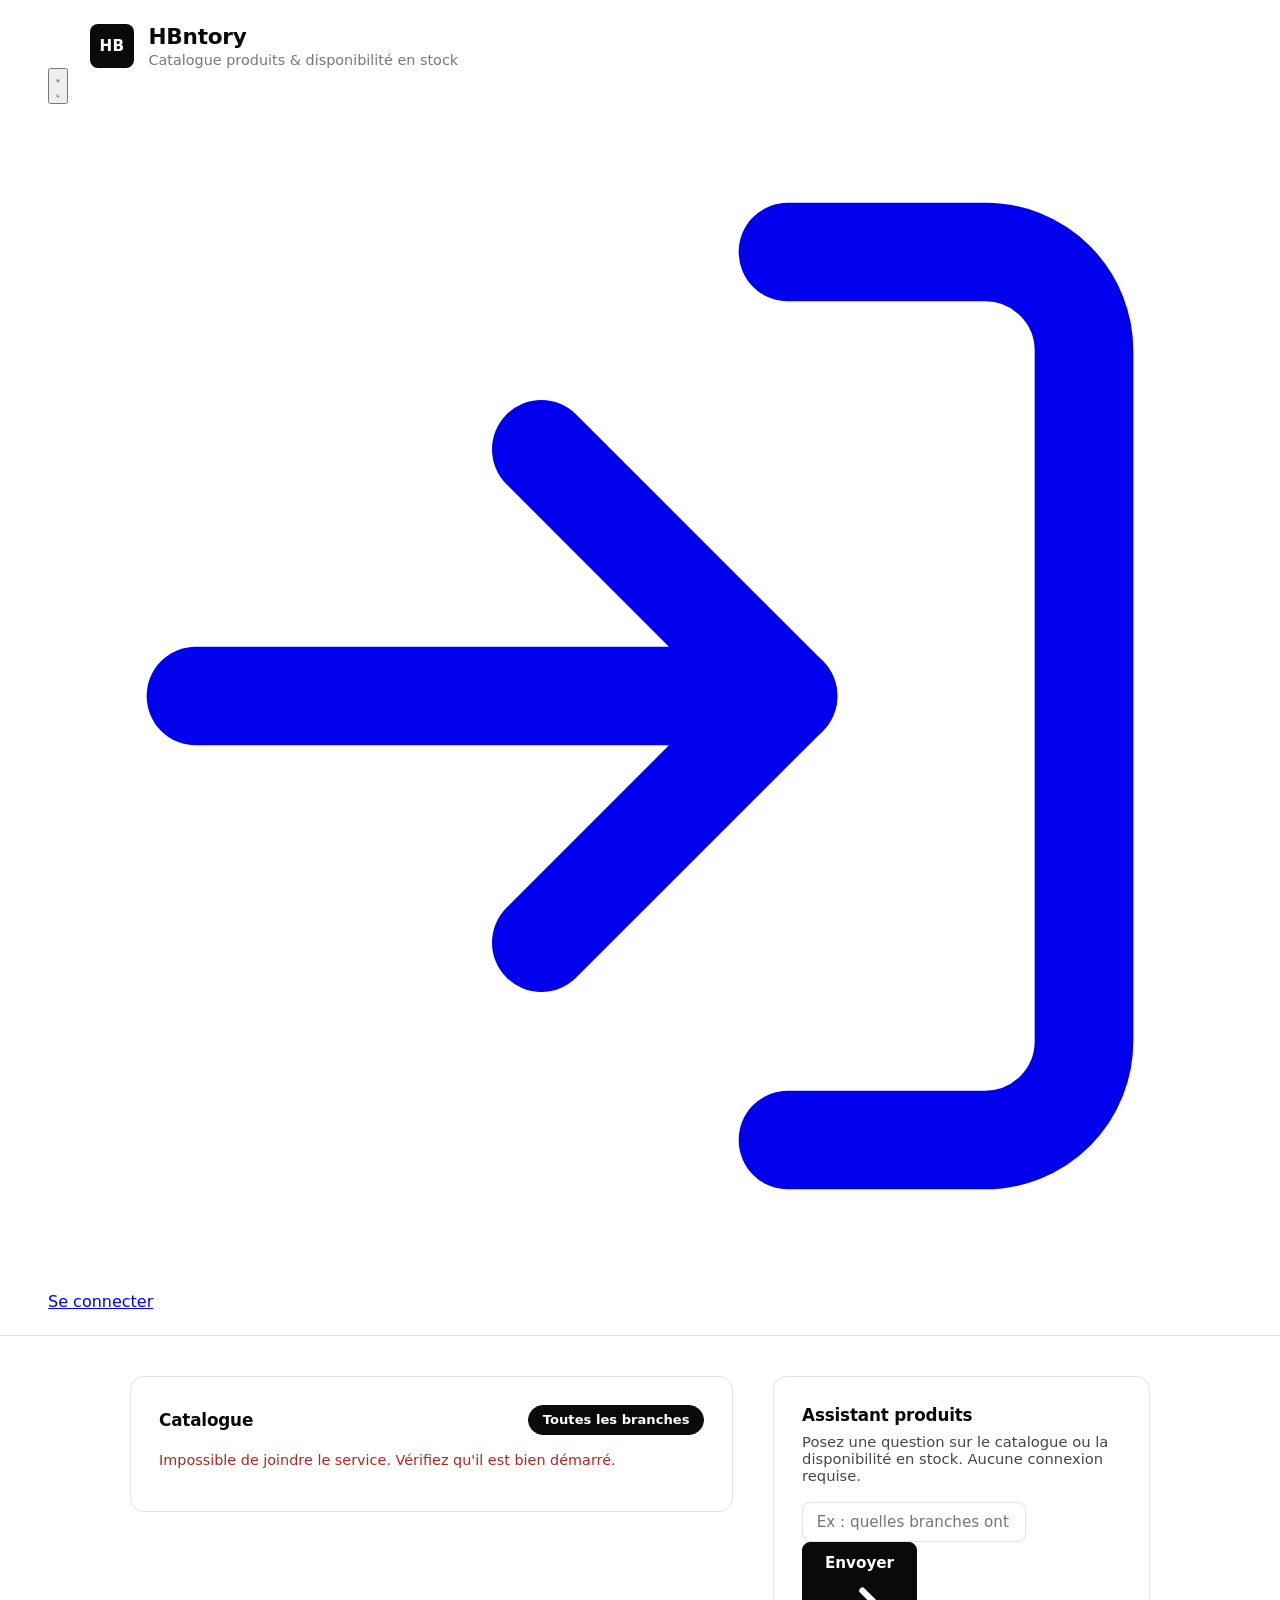
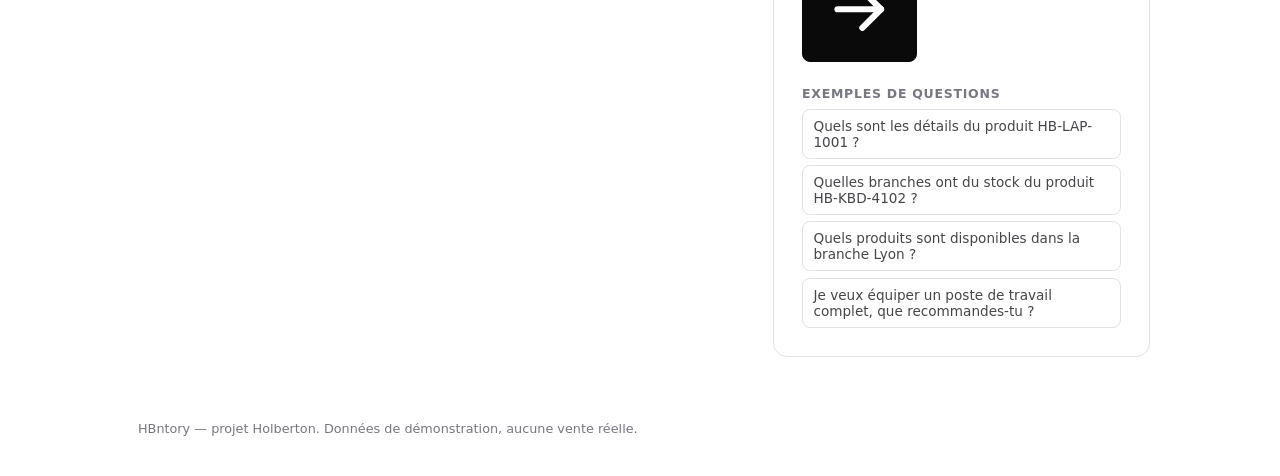
==== client_web/index.html @ b52307c1 "feat: implement theme toggle functionality and enhance UI elements for better user experience" ====
<!doctype html>
<html lang="fr">
<head>
  <meta charset="utf-8">
  <meta name="viewport" content="width=device-width, initial-scale=1">
  <title>HBntory — Catalogue &amp; assistant</title>
  <link rel="stylesheet" href="style.css">
</head>
<body>
  <header class="site-header">
    <div class="header-inner">
      <div class="brand">
        <span class="brand-mark" aria-hidden="true">HB</span>
        <div class="brand-text">
          <h1>HBntory</h1>
          <p class="tagline">Catalogue produits &amp; disponibilité en stock</p>
        </div>
      </div>

      <div class="header-actions">
        <button type="button" id="theme-toggle" class="icon-btn" aria-label="Changer de thème">
          <svg class="icon-sun" viewBox="0 0 24 24" fill="none" stroke="currentColor" stroke-width="2" stroke-linecap="round">
            <circle cx="12" cy="12" r="4"/>
            <path d="M12 2v2M12 20v2M4.9 4.9l1.4 1.4M17.7 17.7l1.4 1.4M2 12h2M20 12h2M4.9 19.1l1.4-1.4M17.7 6.3l1.4-1.4"/>
          </svg>
          <svg class="icon-moon" viewBox="0 0 24 24" fill="none" stroke="currentColor" stroke-width="2" stroke-linecap="round" stroke-linejoin="round">
            <path d="M20 14.5A8.5 8.5 0 1 1 9.5 4a7 7 0 0 0 10.5 10.5Z"/>
          </svg>
        </button>

        <a id="login-link" class="btn-login" href="#" target="_blank" rel="noopener">
          <svg viewBox="0 0 24 24" fill="none" stroke="currentColor" stroke-width="2" stroke-linecap="round" stroke-linejoin="round" aria-hidden="true">
            <path d="M15 3h4a2 2 0 0 1 2 2v14a2 2 0 0 1-2 2h-4"/>
            <path d="M10 17l5-5-5-5"/>
            <path d="M15 12H3"/>
          </svg>
          Se connecter
        </a>
      </div>
    </div>
  </header>

  <main>
    <section class="panel catalog" aria-labelledby="catalog-heading">
      <div class="panel-head">
        <h2 id="catalog-heading">Catalogue</h2>
        <div id="branch-filter" class="branch-filter" role="tablist" aria-label="Filtrer par branche">
          <button type="button" class="filter-btn active" data-branch="all" role="tab" aria-selected="true">
            Toutes les branches
          </button>
        </div>
      </div>

      <p id="catalog-status" class="status">
        <span class="status-dots" aria-hidden="true"><i></i><i></i><i></i></span>
        Chargement du catalogue…
      </p>
      <div id="catalog-grid" class="catalog-grid hidden"></div>
    </section>

    <section class="panel assistant" aria-labelledby="assistant-heading">
      <h2 id="assistant-heading">Assistant produits</h2>
      <p class="assistant-intro">
        Posez une question sur le catalogue ou la disponibilité en stock.
        Aucune connexion requise.
      </p>

      <form id="ask-form">
        <label for="question">Votre question</label>
        <div class="input-row">
          <input
            type="text"
            id="question"
            name="question"
            placeholder="Ex : quelles branches ont du stock du produit HB-LAP-1001 ?"
            autocomplete="off"
            required
          >
          <button type="submit" id="submit-btn">
            <span>Envoyer</span>
            <svg viewBox="0 0 24 24" fill="none" stroke="currentColor" stroke-width="2" stroke-linecap="round" stroke-linejoin="round" aria-hidden="true">
              <path d="M5 12h14"/>
              <path d="M13 6l6 6-6 6"/>
            </svg>
          </button>
        </div>
      </form>

      <div id="loading" class="hidden" aria-live="polite">
        <span class="status-dots" aria-hidden="true"><i></i><i></i><i></i></span>
        Recherche en cours…
      </div>
      <div id="error" class="hidden" role="alert"></div>
      <div id="answer" class="hidden" aria-live="polite"></div>

      <div class="examples">
        <h3>Exemples de questions</h3>
        <ul id="example-list">
          <li>Quels sont les détails du produit HB-LAP-1001 ?</li>
          <li>Quelles branches ont du stock du produit HB-KBD-4102 ?</li>
          <li>Quels produits sont disponibles dans la branche Lyon ?</li>
          <li>Je veux équiper un poste de travail complet, que recommandes-tu ?</li>
        </ul>
      </div>
    </section>
  </main>

  <footer class="site-footer">
    <p>HBntory — projet Holberton. Données de démonstration, aucune vente réelle.</p>
  </footer>

  <script src="app.js"></script>
</body>
</html>
---- client_web/style.css ----
:root {
  --bg: #ffffff;
  --surface: #ffffff;
  --surface-sunken: #f7f7f7;
  --ink: #0a0a0a;
  --ink-soft: #45464a;
  --muted: #767781;
  --border: #e2e2e6;
  --border-strong: #0a0a0a;
  --accent: #0a0a0a;
  --accent-contrast: #ffffff;
  --danger: #b3261e;
  --danger-bg: #fdecea;
  --radius: 14px;
  --radius-sm: 8px;
  --shadow: 0 1px 2px rgba(10, 10, 10, 0.04), 0 8px 24px rgba(10, 10, 10, 0.06);
}

:root[data-theme="dark"] {
  --bg: #0a0a0a;
  --surface: #141416;
  --surface-sunken: #1b1b1e;
  --ink: #f5f5f6;
  --ink-soft: #cfcfd2;
  --muted: #93939c;
  --border: #2a2a2e;
  --border-strong: #f5f5f6;
  --accent: #f5f5f6;
  --accent-contrast: #0a0a0a;
  --danger: #ff8a80;
  --danger-bg: #3a1614;
  --shadow: 0 1px 2px rgba(0, 0, 0, 0.3), 0 12px 32px rgba(0, 0, 0, 0.35);
}

@media (prefers-color-scheme: dark) {
  :root:not([data-theme="light"]) {
    --bg: #0a0a0a;
    --surface: #141416;
    --surface-sunken: #1b1b1e;
    --ink: #f5f5f6;
    --ink-soft: #cfcfd2;
    --muted: #93939c;
    --border: #2a2a2e;
    --border-strong: #f5f5f6;
    --accent: #f5f5f6;
    --accent-contrast: #0a0a0a;
    --danger: #ff8a80;
    --danger-bg: #3a1614;
    --shadow: 0 1px 2px rgba(0, 0, 0, 0.3), 0 12px 32px rgba(0, 0, 0, 0.35);
  }
}

* { box-sizing: border-box; }

html, body {
  height: 100%;
}

body {
  margin: 0;
  font-family: "Inter", system-ui, -apple-system, "Segoe UI", sans-serif;
  color: var(--ink);
  background: var(--bg);
  -webkit-font-smoothing: antialiased;
  transition: background-color 0.2s ease, color 0.2s ease;
}

.hidden { display: none !important; }

/* ---------------------------------------------------------------------
   Header
   ------------------------------------------------------------------- */

.site-header {
  border-bottom: 1px solid var(--border);
  padding: 1.5rem clamp(1.25rem, 4vw, 3rem);
}

.brand {
  display: flex;
  align-items: center;
  gap: 0.9rem;
  max-width: 1100px;
  margin: 0 auto;
}

.brand-mark {
  display: grid;
  place-items: center;
  width: 2.75rem;
  height: 2.75rem;
  flex: none;
  background: var(--accent);
  color: var(--accent-contrast);
  font-weight: 700;
  letter-spacing: 0.03em;
  border-radius: var(--radius-sm);
  font-size: 0.95rem;
}

.brand-text h1 {
  margin: 0;
  font-size: 1.35rem;
  font-weight: 700;
  letter-spacing: -0.01em;
}

.tagline {
  margin: 0.15rem 0 0;
  color: var(--muted);
  font-size: 0.9rem;
}

/* ---------------------------------------------------------------------
   Layout
   ------------------------------------------------------------------- */

main {
  max-width: 1100px;
  margin: 0 auto;
  padding: clamp(1.25rem, 4vw, 2.5rem);
  display: grid;
  gap: clamp(1.5rem, 4vw, 2.5rem);
}

@media (min-width: 960px) {
  main {
    grid-template-columns: 1.6fr 1fr;
    align-items: start;
  }
}

.panel {
  background: var(--surface);
  border: 1px solid var(--border);
  border-radius: var(--radius);
  padding: clamp(1.1rem, 2.5vw, 1.75rem);
}

.panel h2 {
  margin: 0;
  font-size: 1.05rem;
  font-weight: 700;
  letter-spacing: -0.01em;
}

/* ---------------------------------------------------------------------
   Catalog
   ------------------------------------------------------------------- */

.panel-head {
  display: flex;
  flex-wrap: wrap;
  align-items: center;
  justify-content: space-between;
  gap: 0.75rem;
  margin-bottom: 1.1rem;
}

.branch-filter {
  display: flex;
  flex-wrap: wrap;
  gap: 0.4rem;
}

.filter-btn {
  font: inherit;
  font-size: 0.82rem;
  font-weight: 600;
  padding: 0.4rem 0.85rem;
  border-radius: 999px;
  border: 1px solid var(--border-strong);
  background: transparent;
  color: var(--ink);
  cursor: pointer;
  transition: background-color 0.15s ease, color 0.15s ease;
}

.filter-btn:hover { background: var(--surface-sunken); }

.filter-btn.active {
  background: var(--accent);
  color: var(--accent-contrast);
  border-color: var(--accent);
}

.status {
  color: var(--muted);
  font-size: 0.9rem;
}

.status.is-error { color: var(--danger); }

.catalog-grid {
  display: grid;
  grid-template-columns: repeat(auto-fill, minmax(200px, 1fr));
  gap: 0.9rem;
}

.product-card {
  text-align: left;
  font: inherit;
  color: inherit;
  background: var(--surface-sunken);
  border: 1px solid var(--border);
  border-radius: var(--radius-sm);
  padding: 1rem;
  cursor: pointer;
  display: flex;
  flex-direction: column;
  gap: 0.5rem;
  transition: transform 0.15s ease, box-shadow 0.15s ease, border-color 0.15s ease;
}

.product-card:hover,
.product-card:focus-visible {
  transform: translateY(-2px);
  box-shadow: var(--shadow);
  border-color: var(--border-strong);
  outline: none;
}

.product-card .category {
  font-size: 0.7rem;
  font-weight: 700;
  text-transform: uppercase;
  letter-spacing: 0.06em;
  color: var(--muted);
}

.product-card .name {
  font-size: 0.98rem;
  font-weight: 600;
  line-height: 1.3;
}

.product-card .sku {
  font-size: 0.78rem;
  color: var(--muted);
  font-variant-numeric: tabular-nums;
}

.product-card .card-footer {
  margin-top: auto;
  display: flex;
  align-items: center;
  justify-content: space-between;
  gap: 0.5rem;
  padding-top: 0.4rem;
  border-top: 1px solid var(--border);
}

.product-card .price {
  font-weight: 700;
  font-size: 0.95rem;
}

.stock-badges {
  display: flex;
  flex-wrap: wrap;
  gap: 0.3rem;
  justify-content: flex-end;
}

.stock-badge {
  font-size: 0.72rem;
  font-weight: 600;
  padding: 0.15rem 0.5rem;
  border-radius: 999px;
  border: 1px solid var(--border-strong);
  white-space: nowrap;
}

/* ---------------------------------------------------------------------
   Assistant
   ------------------------------------------------------------------- */

.assistant-intro {
  color: var(--ink-soft);
  font-size: 0.92rem;
  margin: 0.5rem 0 1.1rem;
}

#ask-form {
  display: flex;
  gap: 0.5rem;
  margin-bottom: 1rem;
}

label { display: none; }

input {
  flex: 1;
  min-width: 0;
  font: inherit;
  font-size: 0.95rem;
  padding: 0.65rem 0.85rem;
  border: 1px solid var(--border);
  border-radius: var(--radius-sm);
  background: var(--bg);
  color: var(--ink);
}

input:focus {
  outline: none;
  border-color: var(--border-strong);
}

button[type="submit"] {
  font: inherit;
  font-size: 0.95rem;
  font-weight: 600;
  padding: 0.65rem 1.2rem;
  border: 1px solid var(--accent);
  border-radius: var(--radius-sm);
  background: var(--accent);
  color: var(--accent-contrast);
  cursor: pointer;
  transition: opacity 0.15s ease;
}
button[type="submit"]:hover:not(:disabled) { opacity: 0.85; }
button[type="submit"]:disabled { opacity: 0.5; cursor: default; }

#loading { color: var(--muted); font-size: 0.9rem; margin: 0.75rem 0; }

#error {
  color: var(--danger);
  background: var(--danger-bg);
  border: 1px solid var(--danger);
  border-radius: var(--radius-sm);
  padding: 0.75rem 0.9rem;
  margin: 0.75rem 0;
  font-size: 0.9rem;
}

#answer {
  white-space: pre-wrap;
  border: 1px solid var(--border);
  border-radius: var(--radius-sm);
  padding: 1rem;
  margin: 0.75rem 0;
  background: var(--surface-sunken);
  font-size: 0.95rem;
  line-height: 1.5;
}

.examples { margin-top: 1.5rem; }
.examples h3 {
  font-size: 0.78rem;
  font-weight: 700;
  text-transform: uppercase;
  letter-spacing: 0.06em;
  color: var(--muted);
  margin: 0 0 0.5rem;
}
.examples ul {
  list-style: none;
  margin: 0;
  padding: 0;
  display: grid;
  gap: 0.4rem;
}
.examples li {
  font-size: 0.85rem;
  color: var(--ink-soft);
  padding: 0.5rem 0.65rem;
  border: 1px solid var(--border);
  border-radius: var(--radius-sm);
  cursor: pointer;
  transition: background-color 0.15s ease, border-color 0.15s ease;
}
.examples li:hover {
  background: var(--surface-sunken);
  border-color: var(--border-strong);
}

/* ---------------------------------------------------------------------
   Footer
   ------------------------------------------------------------------- */

.site-footer {
  max-width: 1100px;
  margin: 0 auto;
  padding: 1.5rem clamp(1.25rem, 4vw, 3rem) 2.5rem;
  color: var(--muted);
  font-size: 0.8rem;
}
.site-footer p { margin: 0; }
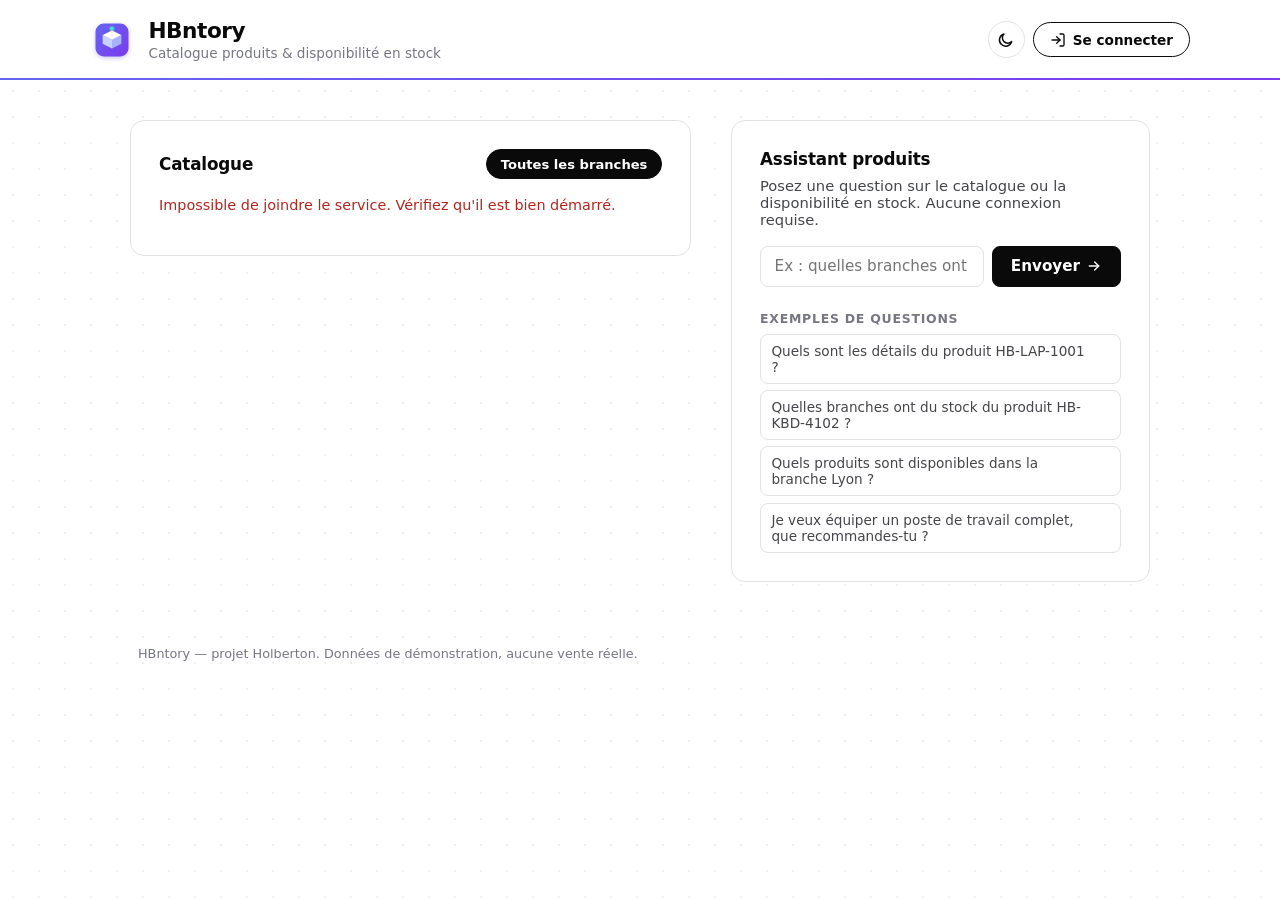
==== commit 4ce63f30: "feat: add logo assets and update brand elements in HTML and CSS for improved UI" ====
--- a/client_web/index.html
+++ b/client_web/index.html
@@ -4,13 +4,14 @@
   <meta charset="utf-8">
   <meta name="viewport" content="width=device-width, initial-scale=1">
   <title>HBntory — Catalogue &amp; assistant</title>
+  <link rel="icon" type="image/svg+xml" href="logo.svg">
   <link rel="stylesheet" href="style.css">
 </head>
 <body>
   <header class="site-header">
     <div class="header-inner">
       <div class="brand">
-        <span class="brand-mark" aria-hidden="true">HB</span>
+        <img class="brand-mark" src="logo.svg" alt="" aria-hidden="true">
         <div class="brand-text">
           <h1>HBntory</h1>
           <p class="tagline">Catalogue produits &amp; disponibilité en stock</p>
--- a/client_web/style.css
+++ b/client_web/style.css
@@ -14,6 +14,20 @@
   --radius: 14px;
   --radius-sm: 8px;
   --shadow: 0 1px 2px rgba(10, 10, 10, 0.04), 0 8px 24px rgba(10, 10, 10, 0.06);
+  --shadow-lift: 0 4px 10px rgba(10, 10, 10, 0.06), 0 16px 40px rgba(10, 10, 10, 0.1);
+  --dot: rgba(10, 10, 10, 0.06);
+  --header-bg: rgba(255, 255, 255, 0.72);
+  --fast: 0.15s ease;
+  --med: 0.25s cubic-bezier(0.16, 1, 0.3, 1);
+
+  /* Brand accents, lifted from the logo (docs/assets/hbntory-logo.svg) —
+     used sparingly against the monochrome UI: primary actions, focus
+     rings, stock-level dots. Absolute values, same in both themes. */
+  --brand-1: #6366f1;
+  --brand-2: #7c3aed;
+  --brand-teal: #2dd4bf;
+  --brand-gradient: linear-gradient(135deg, var(--brand-1), var(--brand-2));
+  --brand-ring: rgba(99, 102, 241, 0.35);
 }
 
 :root[data-theme="dark"] {
@@ -30,6 +44,9 @@
   --danger: #ff8a80;
   --danger-bg: #3a1614;
   --shadow: 0 1px 2px rgba(0, 0, 0, 0.3), 0 12px 32px rgba(0, 0, 0, 0.35);
+  --shadow-lift: 0 6px 16px rgba(0, 0, 0, 0.35), 0 20px 48px rgba(0, 0, 0, 0.4);
+  --dot: rgba(255, 255, 255, 0.07);
+  --header-bg: rgba(10, 10, 10, 0.6);
 }
 
 @media (prefers-color-scheme: dark) {
@@ -47,6 +64,9 @@
     --danger: #ff8a80;
     --danger-bg: #3a1614;
     --shadow: 0 1px 2px rgba(0, 0, 0, 0.3), 0 12px 32px rgba(0, 0, 0, 0.35);
+    --shadow-lift: 0 6px 16px rgba(0, 0, 0, 0.35), 0 20px 48px rgba(0, 0, 0, 0.4);
+    --dot: rgba(255, 255, 255, 0.07);
+    --header-bg: rgba(10, 10, 10, 0.6);
   }
 }
 
@@ -60,56 +80,158 @@
   margin: 0;
   font-family: "Inter", system-ui, -apple-system, "Segoe UI", sans-serif;
   color: var(--ink);
-  background: var(--bg);
+  background:
+    radial-gradient(var(--dot) 1px, transparent 1px)
+    0 0 / 26px 26px fixed,
+    var(--bg);
   -webkit-font-smoothing: antialiased;
-  transition: background-color 0.2s ease, color 0.2s ease;
+  transition: background-color var(--fast), color var(--fast);
 }
 
 .hidden { display: none !important; }
+
+a, button, input, .product-card {
+  font-family: inherit;
+}
+
+a:focus-visible,
+button:focus-visible,
+input:focus-visible,
+.product-card:focus-visible {
+  outline: 2px solid var(--brand-1);
+  outline-offset: 2px;
+}
+
+::selection { background: var(--brand-1); color: #fff; }
 
 /* ---------------------------------------------------------------------
    Header
    ------------------------------------------------------------------- */
 
 .site-header {
+  position: sticky;
+  top: 0;
+  z-index: 10;
   border-bottom: 1px solid var(--border);
-  padding: 1.5rem clamp(1.25rem, 4vw, 3rem);
-}
-
-.brand {
-  display: flex;
-  align-items: center;
-  gap: 0.9rem;
+  padding: 1.1rem clamp(1.25rem, 4vw, 3rem);
+  background: var(--header-bg);
+  backdrop-filter: blur(10px);
+  -webkit-backdrop-filter: blur(10px);
+}
+
+.site-header::after {
+  content: "";
+  position: absolute;
+  left: 0;
+  right: 0;
+  bottom: -1px;
+  height: 2px;
+  background: var(--brand-gradient);
+}
+
+.header-inner {
+  display: flex;
+  align-items: center;
+  justify-content: space-between;
+  gap: 1rem;
   max-width: 1100px;
   margin: 0 auto;
 }
 
+.brand {
+  display: flex;
+  align-items: center;
+  gap: 0.9rem;
+  min-width: 0;
+}
+
 .brand-mark {
-  display: grid;
-  place-items: center;
   width: 2.75rem;
   height: 2.75rem;
   flex: none;
-  background: var(--accent);
-  color: var(--accent-contrast);
-  font-weight: 700;
-  letter-spacing: 0.03em;
-  border-radius: var(--radius-sm);
-  font-size: 0.95rem;
+  display: block;
+  transition: transform var(--fast);
+}
+
+.brand:hover .brand-mark {
+  transform: rotate(-4deg) scale(1.04);
+  filter: drop-shadow(0 6px 14px var(--brand-ring));
 }
 
 .brand-text h1 {
   margin: 0;
   font-size: 1.35rem;
   font-weight: 700;
-  letter-spacing: -0.01em;
+  letter-spacing: -0.02em;
 }
 
 .tagline {
   margin: 0.15rem 0 0;
   color: var(--muted);
-  font-size: 0.9rem;
-}
+  font-size: 0.85rem;
+}
+
+.header-actions {
+  display: flex;
+  align-items: center;
+  gap: 0.5rem;
+  flex: none;
+}
+
+.icon-btn {
+  display: grid;
+  place-items: center;
+  width: 2.3rem;
+  height: 2.3rem;
+  border-radius: 999px;
+  border: 1px solid var(--border);
+  background: transparent;
+  color: var(--ink);
+  cursor: pointer;
+  transition: background-color var(--fast), border-color var(--fast), transform var(--fast);
+}
+
+.icon-btn:hover {
+  background: var(--surface-sunken);
+  border-color: var(--border-strong);
+}
+
+.icon-btn:active { transform: scale(0.92); }
+
+.icon-btn svg { width: 1.1rem; height: 1.1rem; }
+
+.icon-sun { display: none; }
+:root[data-theme="dark"] .icon-sun { display: block; }
+:root[data-theme="dark"] .icon-moon { display: none; }
+
+@media (prefers-color-scheme: dark) {
+  :root:not([data-theme="light"]) .icon-sun { display: block; }
+  :root:not([data-theme="light"]) .icon-moon { display: none; }
+}
+
+.btn-login {
+  display: inline-flex;
+  align-items: center;
+  gap: 0.45rem;
+  font-size: 0.85rem;
+  font-weight: 600;
+  text-decoration: none;
+  color: var(--ink);
+  padding: 0.55rem 1rem;
+  border: 1px solid var(--border-strong);
+  border-radius: 999px;
+  transition: background-color var(--fast), color var(--fast), transform var(--fast);
+  white-space: nowrap;
+}
+
+.btn-login svg { width: 1rem; height: 1rem; }
+
+.btn-login:hover {
+  background: var(--accent);
+  color: var(--accent-contrast);
+}
+
+.btn-login:active { transform: scale(0.97); }
 
 /* ---------------------------------------------------------------------
    Layout
@@ -135,7 +257,10 @@
   border: 1px solid var(--border);
   border-radius: var(--radius);
   padding: clamp(1.1rem, 2.5vw, 1.75rem);
-}
+  animation: fade-in-up var(--med) both;
+}
+
+.assistant { animation-delay: 60ms; }
 
 .panel h2 {
   margin: 0;
@@ -173,10 +298,11 @@
   background: transparent;
   color: var(--ink);
   cursor: pointer;
-  transition: background-color 0.15s ease, color 0.15s ease;
+  transition: background-color var(--fast), color var(--fast), transform var(--fast);
 }
 
 .filter-btn:hover { background: var(--surface-sunken); }
+.filter-btn:active { transform: scale(0.96); }
 
 .filter-btn.active {
   background: var(--accent);
@@ -185,11 +311,31 @@
 }
 
 .status {
+  display: flex;
+  align-items: center;
+  gap: 0.5rem;
   color: var(--muted);
   font-size: 0.9rem;
 }
 
 .status.is-error { color: var(--danger); }
+.status.is-error .status-dots { display: none; }
+
+.status-dots {
+  display: inline-flex;
+  gap: 0.2rem;
+}
+
+.status-dots i {
+  width: 0.35rem;
+  height: 0.35rem;
+  border-radius: 50%;
+  background: currentColor;
+  opacity: 0.3;
+  animation: pulse-dot 1.1s ease-in-out infinite;
+}
+.status-dots i:nth-child(2) { animation-delay: 0.15s; }
+.status-dots i:nth-child(3) { animation-delay: 0.3s; }
 
 .catalog-grid {
   display: grid;
@@ -209,13 +355,15 @@
   display: flex;
   flex-direction: column;
   gap: 0.5rem;
-  transition: transform 0.15s ease, box-shadow 0.15s ease, border-color 0.15s ease;
+  transition: transform var(--fast), box-shadow var(--fast), border-color var(--fast);
+  animation: fade-in-up var(--med) both;
+  animation-delay: calc(var(--i, 0) * 35ms);
 }
 
 .product-card:hover,
 .product-card:focus-visible {
-  transform: translateY(-2px);
-  box-shadow: var(--shadow);
+  transform: translateY(-3px) scale(1.01);
+  box-shadow: var(--shadow-lift);
   border-color: var(--border-strong);
   outline: none;
 }
@@ -263,6 +411,9 @@
 }
 
 .stock-badge {
+  display: inline-flex;
+  align-items: center;
+  gap: 0.3rem;
   font-size: 0.72rem;
   font-weight: 600;
   padding: 0.15rem 0.5rem;
@@ -271,6 +422,18 @@
   white-space: nowrap;
 }
 
+.stock-badge::before {
+  content: "";
+  width: 0.4rem;
+  height: 0.4rem;
+  border-radius: 50%;
+  background: currentColor;
+}
+
+.stock-badge[data-level="high"]::before { opacity: 1; }
+.stock-badge[data-level="medium"]::before { opacity: 0.55; }
+.stock-badge[data-level="low"]::before { opacity: 0.25; }
+
 /* ---------------------------------------------------------------------
    Assistant
    ------------------------------------------------------------------- */
@@ -281,10 +444,11 @@
   margin: 0.5rem 0 1.1rem;
 }
 
-#ask-form {
+#ask-form { margin-bottom: 1rem; }
+
+.input-row {
   display: flex;
   gap: 0.5rem;
-  margin-bottom: 1rem;
 }
 
 label { display: none; }
@@ -299,29 +463,44 @@
   border-radius: var(--radius-sm);
   background: var(--bg);
   color: var(--ink);
+  transition: border-color var(--fast), box-shadow var(--fast);
 }
 
 input:focus {
   outline: none;
   border-color: var(--border-strong);
+  box-shadow: 0 0 0 3px var(--surface-sunken);
 }
 
 button[type="submit"] {
+  display: inline-flex;
+  align-items: center;
+  gap: 0.4rem;
   font: inherit;
   font-size: 0.95rem;
   font-weight: 600;
-  padding: 0.65rem 1.2rem;
+  padding: 0.65rem 1.1rem;
   border: 1px solid var(--accent);
   border-radius: var(--radius-sm);
   background: var(--accent);
   color: var(--accent-contrast);
   cursor: pointer;
-  transition: opacity 0.15s ease;
-}
+  transition: opacity var(--fast), transform var(--fast);
+}
+button[type="submit"] svg { width: 1rem; height: 1rem; transition: transform var(--fast); }
 button[type="submit"]:hover:not(:disabled) { opacity: 0.85; }
+button[type="submit"]:hover:not(:disabled) svg { transform: translateX(2px); }
+button[type="submit"]:active:not(:disabled) { transform: scale(0.97); }
 button[type="submit"]:disabled { opacity: 0.5; cursor: default; }
 
-#loading { color: var(--muted); font-size: 0.9rem; margin: 0.75rem 0; }
+#loading {
+  display: flex;
+  align-items: center;
+  gap: 0.5rem;
+  color: var(--muted);
+  font-size: 0.9rem;
+  margin: 0.75rem 0;
+}
 
 #error {
   color: var(--danger);
@@ -331,6 +510,7 @@
   padding: 0.75rem 0.9rem;
   margin: 0.75rem 0;
   font-size: 0.9rem;
+  animation: fade-in-up var(--med) both;
 }
 
 #answer {
@@ -341,7 +521,8 @@
   margin: 0.75rem 0;
   background: var(--surface-sunken);
   font-size: 0.95rem;
-  line-height: 1.5;
+  line-height: 1.55;
+  animation: fade-in-up var(--med) both;
 }
 
 .examples { margin-top: 1.5rem; }
@@ -361,17 +542,32 @@
   gap: 0.4rem;
 }
 .examples li {
+  display: flex;
+  align-items: center;
+  justify-content: space-between;
+  gap: 0.5rem;
   font-size: 0.85rem;
   color: var(--ink-soft);
   padding: 0.5rem 0.65rem;
   border: 1px solid var(--border);
   border-radius: var(--radius-sm);
   cursor: pointer;
-  transition: background-color 0.15s ease, border-color 0.15s ease;
+  transition: background-color var(--fast), border-color var(--fast), transform var(--fast);
+}
+.examples li::after {
+  content: "→";
+  color: var(--muted);
+  opacity: 0;
+  transform: translateX(-4px);
+  transition: opacity var(--fast), transform var(--fast);
 }
 .examples li:hover {
   background: var(--surface-sunken);
   border-color: var(--border-strong);
+}
+.examples li:hover::after {
+  opacity: 1;
+  transform: translateX(0);
 }
 
 /* ---------------------------------------------------------------------
@@ -386,3 +582,21 @@
   font-size: 0.8rem;
 }
 .site-footer p { margin: 0; }
+
+/* ---------------------------------------------------------------------
+   Motion
+   ------------------------------------------------------------------- */
+
+@keyframes fade-in-up {
+  from { opacity: 0; transform: translateY(8px); }
+  to { opacity: 1; transform: translateY(0); }
+}
+
+@keyframes pulse-dot {
+  0%, 80%, 100% { opacity: 0.25; transform: scale(0.85); }
+  40% { opacity: 1; transform: scale(1); }
+}
+
+@media (prefers-reduced-motion: reduce) {
+  * { animation-duration: 0.001ms !important; animation-iteration-count: 1 !important; }
+}
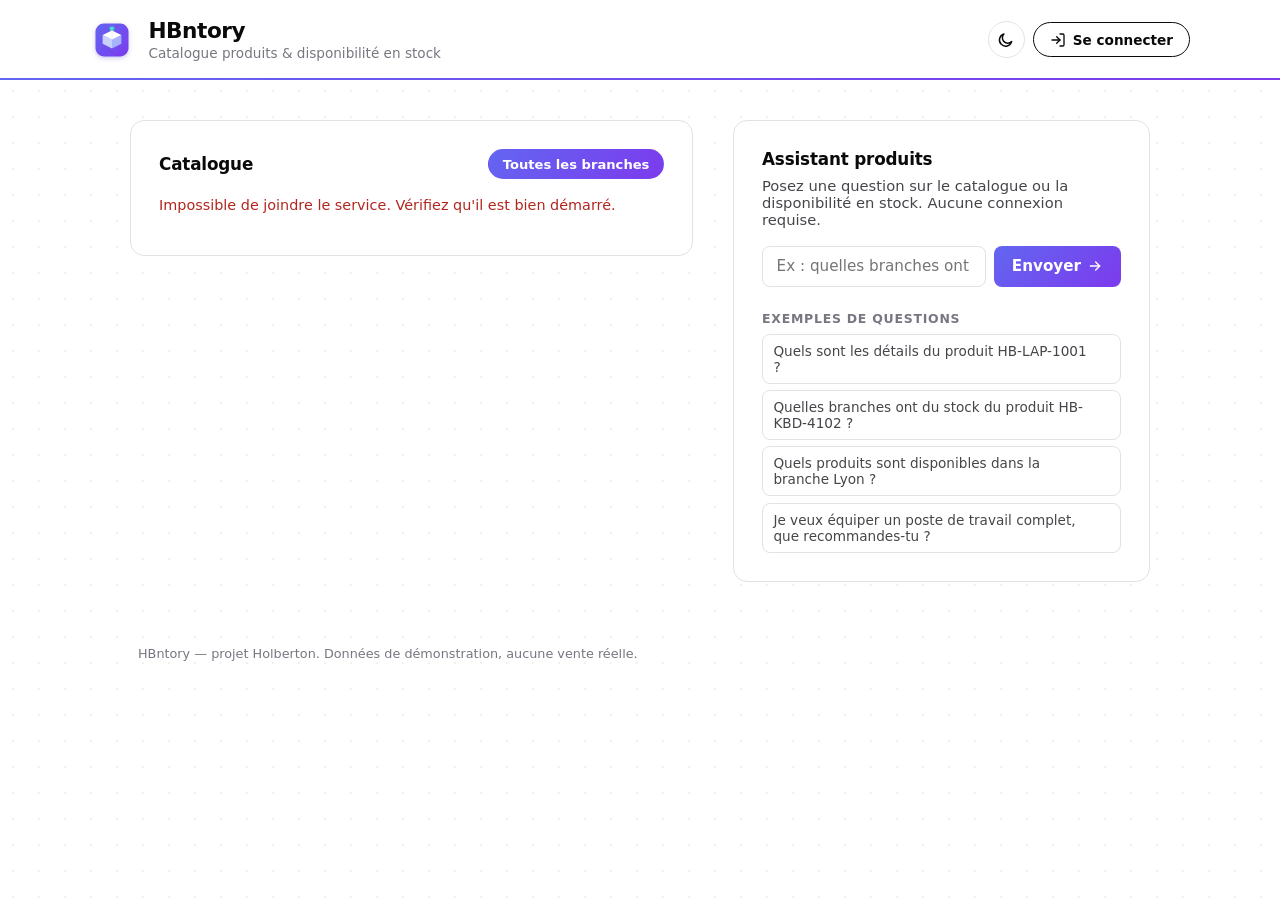
==== commit 57bbd425: "feat: escape HTML in product catalog to prevent markup injection and enhance security" ====
--- a/client_web/index.html
+++ b/client_web/index.html
@@ -45,8 +45,8 @@
     <section class="panel catalog" aria-labelledby="catalog-heading">
       <div class="panel-head">
         <h2 id="catalog-heading">Catalogue</h2>
-        <div id="branch-filter" class="branch-filter" role="tablist" aria-label="Filtrer par branche">
-          <button type="button" class="filter-btn active" data-branch="all" role="tab" aria-selected="true">
+        <div id="branch-filter" class="branch-filter" role="group" aria-label="Filtrer par branche">
+          <button type="button" class="filter-btn active" data-branch="all" aria-pressed="true">
             Toutes les branches
           </button>
         </div>
--- a/client_web/style.css
+++ b/client_web/style.css
@@ -72,6 +72,11 @@
 
 * { box-sizing: border-box; }
 
+/* Firefox adds an invisible inner border/padding to buttons that survives
+   box-sizing: border-box, which throws off centered content (e.g. the
+   theme-toggle icon) — reset it explicitly. */
+button::-moz-focus-inner { border: 0; padding: 0; }
+
 html, body {
   height: 100%;
 }
@@ -183,11 +188,13 @@
   place-items: center;
   width: 2.3rem;
   height: 2.3rem;
+  padding: 0;
   border-radius: 999px;
   border: 1px solid var(--border);
   background: transparent;
   color: var(--ink);
   cursor: pointer;
+  line-height: 0;
   transition: background-color var(--fast), border-color var(--fast), transform var(--fast);
 }
 
@@ -305,9 +312,9 @@
 .filter-btn:active { transform: scale(0.96); }
 
 .filter-btn.active {
-  background: var(--accent);
-  color: var(--accent-contrast);
-  border-color: var(--accent);
+  background: var(--brand-gradient);
+  color: #fff;
+  border-color: transparent;
 }
 
 .status {
@@ -401,6 +408,7 @@
 .product-card .price {
   font-weight: 700;
   font-size: 0.95rem;
+  color: var(--brand-2);
 }
 
 .stock-badges {
@@ -430,9 +438,9 @@
   background: currentColor;
 }
 
-.stock-badge[data-level="high"]::before { opacity: 1; }
-.stock-badge[data-level="medium"]::before { opacity: 0.55; }
-.stock-badge[data-level="low"]::before { opacity: 0.25; }
+.stock-badge[data-level="high"]::before { background: var(--brand-teal); }
+.stock-badge[data-level="medium"]::before { background: var(--brand-1); }
+.stock-badge[data-level="low"]::before { background: var(--danger); }
 
 /* ---------------------------------------------------------------------
    Assistant
@@ -468,8 +476,8 @@
 
 input:focus {
   outline: none;
-  border-color: var(--border-strong);
-  box-shadow: 0 0 0 3px var(--surface-sunken);
+  border-color: var(--brand-1);
+  box-shadow: 0 0 0 3px var(--brand-ring);
 }
 
 button[type="submit"] {
@@ -480,15 +488,15 @@
   font-size: 0.95rem;
   font-weight: 600;
   padding: 0.65rem 1.1rem;
-  border: 1px solid var(--accent);
+  border: none;
   border-radius: var(--radius-sm);
-  background: var(--accent);
-  color: var(--accent-contrast);
+  background: var(--brand-gradient);
+  color: #fff;
   cursor: pointer;
-  transition: opacity var(--fast), transform var(--fast);
+  transition: filter var(--fast), transform var(--fast);
 }
 button[type="submit"] svg { width: 1rem; height: 1rem; transition: transform var(--fast); }
-button[type="submit"]:hover:not(:disabled) { opacity: 0.85; }
+button[type="submit"]:hover:not(:disabled) { filter: brightness(1.1); }
 button[type="submit"]:hover:not(:disabled) svg { transform: translateX(2px); }
 button[type="submit"]:active:not(:disabled) { transform: scale(0.97); }
 button[type="submit"]:disabled { opacity: 0.5; cursor: default; }
@@ -556,7 +564,8 @@
 }
 .examples li::after {
   content: "→";
-  color: var(--muted);
+  color: var(--brand-1);
+  font-weight: 700;
   opacity: 0;
   transform: translateX(-4px);
   transition: opacity var(--fast), transform var(--fast);
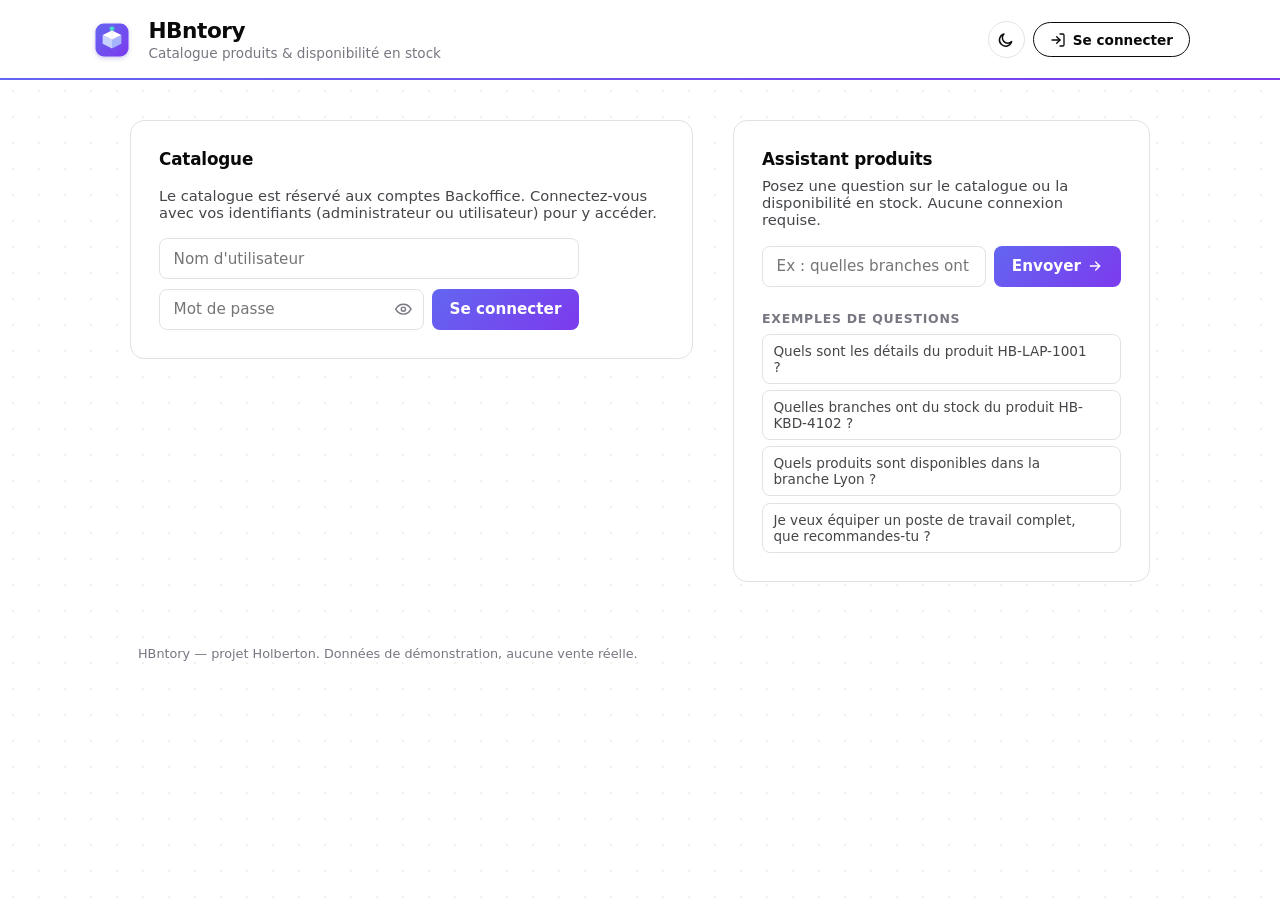
==== commit 3e45f00b: "feat: implement catalog login gate for Backoffice accounts with CORS support" ====
--- a/client_web/index.html
+++ b/client_web/index.html
@@ -45,14 +45,60 @@
     <section class="panel catalog" aria-labelledby="catalog-heading">
       <div class="panel-head">
         <h2 id="catalog-heading">Catalogue</h2>
-        <div id="branch-filter" class="branch-filter" role="group" aria-label="Filtrer par branche">
+        <div id="branch-filter" class="branch-filter hidden" role="group" aria-label="Filtrer par branche">
           <button type="button" class="filter-btn active" data-branch="all" aria-pressed="true">
             Toutes les branches
           </button>
         </div>
       </div>
 
-      <p id="catalog-status" class="status">
+      <div id="catalog-gate">
+        <p class="assistant-intro">
+          Le catalogue est réservé aux comptes Backoffice. Connectez-vous
+          avec vos identifiants (administrateur ou utilisateur) pour y
+          accéder.
+        </p>
+        <form id="catalog-login-form">
+          <label for="catalog-username">Nom d'utilisateur</label>
+          <input
+            type="text"
+            id="catalog-username"
+            placeholder="Nom d'utilisateur"
+            autocomplete="username"
+            required
+          >
+          <div class="input-row">
+            <div class="password-field" style="flex:1">
+              <label for="catalog-password">Mot de passe</label>
+              <input
+                type="password"
+                id="catalog-password"
+                placeholder="Mot de passe"
+                autocomplete="current-password"
+                required
+              >
+              <button type="button" class="toggle-password" data-target="catalog-password" aria-label="Afficher le mot de passe" aria-pressed="false">
+                <svg class="icon-eye" viewBox="0 0 24 24" fill="none" stroke="currentColor" stroke-width="2" stroke-linecap="round" stroke-linejoin="round">
+                  <path d="M1 12s4-7 11-7 11 7 11 7-4 7-11 7-11-7-11-7Z"/>
+                  <circle cx="12" cy="12" r="3"/>
+                </svg>
+                <svg class="icon-eye-off" viewBox="0 0 24 24" fill="none" stroke="currentColor" stroke-width="2" stroke-linecap="round" stroke-linejoin="round">
+                  <path d="M17.94 17.94A10.94 10.94 0 0 1 12 19c-7 0-11-7-11-7a21.6 21.6 0 0 1 5.06-5.94M9.9 4.24A10.94 10.94 0 0 1 12 4c7 0 11 7 11 7a21.6 21.6 0 0 1-2.16 3.19M1 1l22 22"/>
+                </svg>
+              </button>
+            </div>
+            <button type="submit" id="catalog-login-btn">Se connecter</button>
+          </div>
+        </form>
+        <p id="catalog-login-error" class="hidden" role="alert"></p>
+      </div>
+
+      <div id="catalog-session" class="catalog-session hidden">
+        <span id="catalog-session-label"></span>
+        <button type="button" id="catalog-logout-btn" class="btn-ghost">Se déconnecter</button>
+      </div>
+
+      <p id="catalog-status" class="status hidden">
         <span class="status-dots" aria-hidden="true"><i></i><i></i><i></i></span>
         Chargement du catalogue…
       </p>
--- a/client_web/style.css
+++ b/client_web/style.css
@@ -317,6 +317,90 @@
   border-color: transparent;
 }
 
+/* ---------------------------------------------------------------------
+   Catalog login gate — the catalog is reserved to Backoffice accounts
+   (see app.js: cross-origin POST /api/login + GET /api/me against the
+   Backoffice, credentials included). The assistant below stays fully
+   anonymous, per the subject's requirement.
+   ------------------------------------------------------------------- */
+
+#catalog-gate #catalog-login-form {
+  display: flex;
+  flex-direction: column;
+  gap: 0.6rem;
+  max-width: 420px;
+  margin-top: 0.75rem;
+}
+
+.btn-ghost {
+  font: inherit;
+  font-size: 0.85rem;
+  font-weight: 600;
+  padding: 0.45rem 0.9rem;
+  border: 1px solid var(--border-strong);
+  border-radius: var(--radius-sm);
+  background: transparent;
+  color: var(--ink);
+  cursor: pointer;
+  transition: background-color var(--fast);
+}
+.btn-ghost:hover { background: var(--surface-sunken); }
+
+#catalog-login-error {
+  color: var(--danger);
+  background: var(--danger-bg);
+  border: 1px solid var(--danger);
+  border-radius: var(--radius-sm);
+  padding: 0.65rem 0.85rem;
+  margin-top: 0.75rem;
+  font-size: 0.88rem;
+  animation: fade-in-up var(--med) both;
+}
+
+.catalog-session {
+  display: flex;
+  align-items: center;
+  justify-content: space-between;
+  flex-wrap: wrap;
+  gap: 0.6rem;
+  padding: 0.6rem 0.9rem;
+  margin-bottom: 1.1rem;
+  border: 1px solid var(--border-strong);
+  border-radius: var(--radius-sm);
+  font-weight: 600;
+  font-size: 0.88rem;
+  animation: fade-in-up var(--med) both;
+}
+.catalog-session[data-role="admin"] { border-color: var(--brand-1); color: var(--brand-1); }
+.catalog-session[data-role="common"] { border-color: var(--brand-teal); color: var(--brand-teal); }
+
+/* Show/hide password (same pattern as backoffice/static/style.css). */
+.password-field { position: relative; display: flex; }
+.password-field input { flex: 1; padding-right: 2.5rem; }
+
+.toggle-password {
+  position: absolute;
+  right: 0.3rem;
+  top: 50%;
+  transform: translateY(-50%);
+  display: grid;
+  place-items: center;
+  width: 1.9rem;
+  height: 1.9rem;
+  padding: 0;
+  border: none;
+  border-radius: 999px;
+  background: transparent;
+  color: var(--muted);
+}
+.toggle-password:hover { background: var(--surface-sunken); color: var(--ink); }
+.toggle-password:active { transform: translateY(-50%) scale(0.92); }
+.toggle-password svg { width: 1.05rem; height: 1.05rem; }
+
+.toggle-password .icon-eye-off { display: none; }
+.toggle-password.is-visible .icon-eye { display: none; }
+.toggle-password.is-visible .icon-eye-off { display: block; }
+
 .status {
   display: flex;
   align-items: center;
@@ -441,6 +525,20 @@
 .stock-badge[data-level="high"]::before { background: var(--brand-teal); }
 .stock-badge[data-level="medium"]::before { background: var(--brand-1); }
 .stock-badge[data-level="low"]::before { background: var(--danger); }
+
+/* Skeleton placeholders shown while /api/catalog is loading — same card
+   shape as .product-card so the swap-in doesn't jump the layout. */
+.skeleton-card { cursor: default; }
+.skeleton-card:hover { transform: none; box-shadow: none; border-color: var(--border); }
+
+.skeleton {
+  display: block;
+  height: 0.8rem;
+  border-radius: 4px;
+  background: linear-gradient(90deg, var(--surface-sunken) 25%, var(--border) 37%, var(--surface-sunken) 63%);
+  background-size: 400% 100%;
+  animation: skeleton-shimmer 1.4s ease-in-out infinite;
+}
 
 /* ---------------------------------------------------------------------
    Assistant
@@ -606,6 +704,11 @@
   40% { opacity: 1; transform: scale(1); }
 }
 
+@keyframes skeleton-shimmer {
+  0% { background-position: 100% 50%; }
+  100% { background-position: 0% 50%; }
+}
+
 @media (prefers-reduced-motion: reduce) {
   * { animation-duration: 0.001ms !important; animation-iteration-count: 1 !important; }
 }
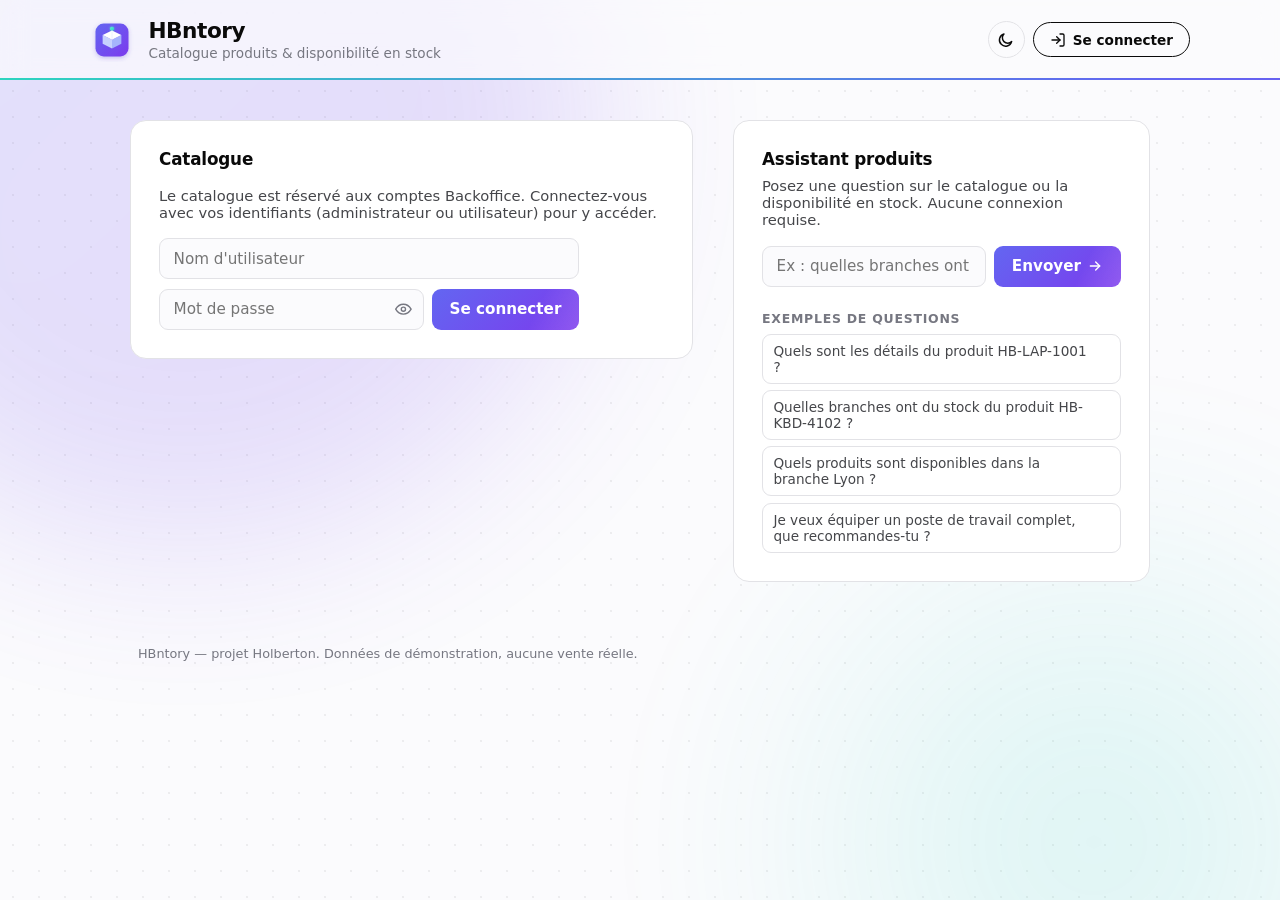
==== commit 42997337: "feat: enhance UI with ambient aurora background and improved animations - Added a new ambient aurora" ====
--- a/client_web/index.html
+++ b/client_web/index.html
@@ -8,6 +8,7 @@
   <link rel="stylesheet" href="style.css">
 </head>
 <body>
+  <div class="aurora" aria-hidden="true"></div>
   <header class="site-header">
     <div class="header-inner">
       <div class="brand">
--- a/client_web/style.css
+++ b/client_web/style.css
@@ -1,7 +1,7 @@
 :root {
-  --bg: #ffffff;
+  --bg: #fbfbfd;
   --surface: #ffffff;
-  --surface-sunken: #f7f7f7;
+  --surface-sunken: #f4f4f8;
   --ink: #0a0a0a;
   --ink-soft: #45464a;
   --muted: #767781;
@@ -11,14 +11,17 @@
   --accent-contrast: #ffffff;
   --danger: #b3261e;
   --danger-bg: #fdecea;
-  --radius: 14px;
-  --radius-sm: 8px;
+  --radius: 16px;
+  --radius-sm: 9px;
   --shadow: 0 1px 2px rgba(10, 10, 10, 0.04), 0 8px 24px rgba(10, 10, 10, 0.06);
-  --shadow-lift: 0 4px 10px rgba(10, 10, 10, 0.06), 0 16px 40px rgba(10, 10, 10, 0.1);
+  --shadow-lift: 0 8px 20px rgba(10, 10, 10, 0.08), 0 24px 48px rgba(10, 10, 10, 0.1);
+  --shadow-glow: 0 0 0 1px rgba(99, 102, 241, 0.12), 0 12px 32px rgba(99, 102, 241, 0.18);
   --dot: rgba(10, 10, 10, 0.06);
-  --header-bg: rgba(255, 255, 255, 0.72);
+  --header-bg: rgba(251, 251, 253, 0.72);
   --fast: 0.15s ease;
-  --med: 0.25s cubic-bezier(0.16, 1, 0.3, 1);
+  --med: 0.3s cubic-bezier(0.16, 1, 0.3, 1);
+  --slow: 0.6s cubic-bezier(0.16, 1, 0.3, 1);
+  --spring: 0.5s cubic-bezier(0.34, 1.56, 0.64, 1);
 
   /* Brand accents, lifted from the logo (docs/assets/hbntory-logo.svg) —
      used sparingly against the monochrome UI: primary actions, focus
@@ -27,11 +30,13 @@
   --brand-2: #7c3aed;
   --brand-teal: #2dd4bf;
   --brand-gradient: linear-gradient(135deg, var(--brand-1), var(--brand-2));
+  --brand-gradient-wide: linear-gradient(115deg, var(--brand-teal), var(--brand-1) 45%, var(--brand-2) 85%);
   --brand-ring: rgba(99, 102, 241, 0.35);
+  --brand-1-soft: rgba(99, 102, 241, 0.12);
 }
 
 :root[data-theme="dark"] {
-  --bg: #0a0a0a;
+  --bg: #08080a;
   --surface: #141416;
   --surface-sunken: #1b1b1e;
   --ink: #f5f5f6;
@@ -44,14 +49,16 @@
   --danger: #ff8a80;
   --danger-bg: #3a1614;
   --shadow: 0 1px 2px rgba(0, 0, 0, 0.3), 0 12px 32px rgba(0, 0, 0, 0.35);
-  --shadow-lift: 0 6px 16px rgba(0, 0, 0, 0.35), 0 20px 48px rgba(0, 0, 0, 0.4);
+  --shadow-lift: 0 10px 24px rgba(0, 0, 0, 0.4), 0 28px 56px rgba(0, 0, 0, 0.45);
+  --shadow-glow: 0 0 0 1px rgba(99, 102, 241, 0.25), 0 16px 40px rgba(99, 102, 241, 0.28);
   --dot: rgba(255, 255, 255, 0.07);
-  --header-bg: rgba(10, 10, 10, 0.6);
+  --header-bg: rgba(8, 8, 10, 0.6);
+  --brand-1-soft: rgba(99, 102, 241, 0.18);
 }
 
 @media (prefers-color-scheme: dark) {
   :root:not([data-theme="light"]) {
-    --bg: #0a0a0a;
+    --bg: #08080a;
     --surface: #141416;
     --surface-sunken: #1b1b1e;
     --ink: #f5f5f6;
@@ -64,22 +71,19 @@
     --danger: #ff8a80;
     --danger-bg: #3a1614;
     --shadow: 0 1px 2px rgba(0, 0, 0, 0.3), 0 12px 32px rgba(0, 0, 0, 0.35);
-    --shadow-lift: 0 6px 16px rgba(0, 0, 0, 0.35), 0 20px 48px rgba(0, 0, 0, 0.4);
+    --shadow-lift: 0 10px 24px rgba(0, 0, 0, 0.4), 0 28px 56px rgba(0, 0, 0, 0.45);
+    --shadow-glow: 0 0 0 1px rgba(99, 102, 241, 0.25), 0 16px 40px rgba(99, 102, 241, 0.28);
     --dot: rgba(255, 255, 255, 0.07);
-    --header-bg: rgba(10, 10, 10, 0.6);
+    --header-bg: rgba(8, 8, 10, 0.6);
+    --brand-1-soft: rgba(99, 102, 241, 0.18);
   }
 }
 
 * { box-sizing: border-box; }
 
-/* Firefox adds an invisible inner border/padding to buttons that survives
-   box-sizing: border-box, which throws off centered content (e.g. the
-   theme-toggle icon) — reset it explicitly. */
 button::-moz-focus-inner { border: 0; padding: 0; }
 
-html, body {
-  height: 100%;
-}
+html, body { height: 100%; }
 
 body {
   margin: 0;
@@ -90,7 +94,9 @@
     0 0 / 26px 26px fixed,
     var(--bg);
   -webkit-font-smoothing: antialiased;
-  transition: background-color var(--fast), color var(--fast);
+  transition: background-color var(--med), color var(--med);
+  position: relative;
+  isolation: isolate;
 }
 
 .hidden { display: none !important; }
@@ -105,9 +111,60 @@
 .product-card:focus-visible {
   outline: 2px solid var(--brand-1);
   outline-offset: 2px;
+  border-radius: 4px;
 }
 
 ::selection { background: var(--brand-1); color: #fff; }
+
+/* ---------------------------------------------------------------------
+   Ambient background — soft drifting aurora blobs (see backoffice's copy
+   of this file for the twin implementation). Frozen under reduced-motion.
+   ------------------------------------------------------------------- */
+
+.aurora {
+  position: fixed;
+  inset: 0;
+  z-index: -1;
+  overflow: hidden;
+  pointer-events: none;
+}
+
+.aurora::before,
+.aurora::after {
+  content: "";
+  position: absolute;
+  width: 65vmax;
+  height: 65vmax;
+  border-radius: 50%;
+  filter: blur(90px);
+  opacity: 0.16;
+  animation: drift 28s ease-in-out infinite alternate;
+}
+
+.aurora::before {
+  top: -22vmax;
+  left: -18vmax;
+  background: var(--brand-gradient);
+}
+
+.aurora::after {
+  bottom: -28vmax;
+  right: -18vmax;
+  background: radial-gradient(circle, var(--brand-teal), transparent 70%);
+  animation-duration: 34s;
+  animation-delay: -10s;
+}
+
+:root[data-theme="dark"] .aurora::before,
+:root[data-theme="dark"] .aurora::after {
+  opacity: 0.22;
+}
+@media (prefers-color-scheme: dark) {
+  :root:not([data-theme="light"]) .aurora::before,
+  :root:not([data-theme="light"]) .aurora::after {
+    opacity: 0.22;
+  }
+}
 
 /* ---------------------------------------------------------------------
    Header
@@ -120,8 +177,8 @@
   border-bottom: 1px solid var(--border);
   padding: 1.1rem clamp(1.25rem, 4vw, 3rem);
   background: var(--header-bg);
-  backdrop-filter: blur(10px);
-  -webkit-backdrop-filter: blur(10px);
+  backdrop-filter: blur(14px) saturate(1.4);
+  -webkit-backdrop-filter: blur(14px) saturate(1.4);
 }
 
 .site-header::after {
@@ -131,7 +188,9 @@
   right: 0;
   bottom: -1px;
   height: 2px;
-  background: var(--brand-gradient);
+  background: var(--brand-gradient-wide);
+  background-size: 200% 100%;
+  animation: gradient-flow 8s ease infinite;
 }
 
 .header-inner {
@@ -155,12 +214,13 @@
   height: 2.75rem;
   flex: none;
   display: block;
-  transition: transform var(--fast);
+  transition: transform var(--spring);
+  animation: float 5s ease-in-out infinite;
 }
 
 .brand:hover .brand-mark {
-  transform: rotate(-4deg) scale(1.04);
-  filter: drop-shadow(0 6px 14px var(--brand-ring));
+  transform: rotate(-8deg) scale(1.08);
+  filter: drop-shadow(0 8px 18px var(--brand-ring));
 }
 
 .brand-text h1 {
@@ -195,15 +255,16 @@
   color: var(--ink);
   cursor: pointer;
   line-height: 0;
-  transition: background-color var(--fast), border-color var(--fast), transform var(--fast);
+  transition: background-color var(--fast), border-color var(--fast), transform var(--spring);
 }
 
 .icon-btn:hover {
   background: var(--surface-sunken);
   border-color: var(--border-strong);
-}
-
-.icon-btn:active { transform: scale(0.92); }
+  transform: rotate(-12deg);
+}
+
+.icon-btn:active { transform: scale(0.88); }
 
 .icon-btn svg { width: 1.1rem; height: 1.1rem; }
 
@@ -227,16 +288,19 @@
   padding: 0.55rem 1rem;
   border: 1px solid var(--border-strong);
   border-radius: 999px;
-  transition: background-color var(--fast), color var(--fast), transform var(--fast);
+  transition: background-color var(--fast), color var(--fast), transform var(--spring), box-shadow var(--med);
   white-space: nowrap;
 }
 
-.btn-login svg { width: 1rem; height: 1rem; }
+.btn-login svg { width: 1rem; height: 1rem; transition: transform var(--fast); }
 
 .btn-login:hover {
-  background: var(--accent);
-  color: var(--accent-contrast);
-}
+  background: var(--brand-gradient);
+  color: #fff;
+  border-color: transparent;
+  box-shadow: var(--shadow-glow);
+}
+.btn-login:hover svg { transform: translateX(2px); }
 
 .btn-login:active { transform: scale(0.97); }
 
@@ -264,10 +328,10 @@
   border: 1px solid var(--border);
   border-radius: var(--radius);
   padding: clamp(1.1rem, 2.5vw, 1.75rem);
-  animation: fade-in-up var(--med) both;
-}
-
-.assistant { animation-delay: 60ms; }
+  animation: rise-in var(--slow) both;
+}
+
+.assistant { animation-delay: 90ms; }
 
 .panel h2 {
   margin: 0;
@@ -305,7 +369,7 @@
   background: transparent;
   color: var(--ink);
   cursor: pointer;
-  transition: background-color var(--fast), color var(--fast), transform var(--fast);
+  transition: background-color var(--fast), color var(--fast), transform var(--spring), box-shadow var(--med);
 }
 
 .filter-btn:hover { background: var(--surface-sunken); }
@@ -315,13 +379,11 @@
   background: var(--brand-gradient);
   color: #fff;
   border-color: transparent;
+  box-shadow: var(--shadow-glow);
 }
 
 /* ---------------------------------------------------------------------
-   Catalog login gate — the catalog is reserved to Backoffice accounts
-   (see app.js: cross-origin POST /api/login + GET /api/me against the
-   Backoffice, credentials included). The assistant below stays fully
-   anonymous, per the subject's requirement.
+   Catalog login gate
    ------------------------------------------------------------------- */
 
 #catalog-gate #catalog-login-form {
@@ -350,11 +412,12 @@
   color: var(--danger);
   background: var(--danger-bg);
   border: 1px solid var(--danger);
+  border-left: 3px solid var(--danger);
   border-radius: var(--radius-sm);
   padding: 0.65rem 0.85rem;
   margin-top: 0.75rem;
   font-size: 0.88rem;
-  animation: fade-in-up var(--med) both;
+  animation: toast-in var(--spring) both;
 }
 
 .catalog-session {
@@ -369,12 +432,11 @@
   border-radius: var(--radius-sm);
   font-weight: 600;
   font-size: 0.88rem;
-  animation: fade-in-up var(--med) both;
-}
-.catalog-session[data-role="admin"] { border-color: var(--brand-1); color: var(--brand-1); }
+  animation: rise-in var(--med) both;
+}
+.catalog-session[data-role="admin"] { border-color: var(--brand-1); color: var(--brand-1); background: var(--brand-1-soft); }
 .catalog-session[data-role="common"] { border-color: var(--brand-teal); color: var(--brand-teal); }
 
-/* Show/hide password (same pattern as backoffice/static/style.css). */
 .password-field { position: relative; display: flex; }
 .password-field input { flex: 1; padding-right: 2.5rem; }
 
@@ -446,17 +508,34 @@
   display: flex;
   flex-direction: column;
   gap: 0.5rem;
-  transition: transform var(--fast), box-shadow var(--fast), border-color var(--fast);
-  animation: fade-in-up var(--med) both;
-  animation-delay: calc(var(--i, 0) * 35ms);
+  position: relative;
+  overflow: hidden;
+  transition: transform var(--med), box-shadow var(--med), border-color var(--med);
+  animation: rise-in var(--slow) both;
+  animation-delay: calc(var(--i, 0) * 45ms);
+}
+
+.product-card::before {
+  content: "";
+  position: absolute;
+  inset: 0;
+  background: var(--brand-gradient);
+  opacity: 0;
+  transition: opacity var(--med);
+  z-index: -1;
 }
 
 .product-card:hover,
 .product-card:focus-visible {
-  transform: translateY(-3px) scale(1.01);
-  box-shadow: var(--shadow-lift);
-  border-color: var(--border-strong);
+  transform: translateY(-4px) scale(1.015);
+  box-shadow: var(--shadow-glow);
+  border-color: transparent;
   outline: none;
+}
+
+.product-card:hover::before,
+.product-card:focus-visible::before {
+  opacity: 0.06;
 }
 
 .product-card .category {
@@ -520,16 +599,16 @@
   height: 0.4rem;
   border-radius: 50%;
   background: currentColor;
+  animation: pulse-dot 2.2s ease-in-out infinite;
 }
 
 .stock-badge[data-level="high"]::before { background: var(--brand-teal); }
 .stock-badge[data-level="medium"]::before { background: var(--brand-1); }
-.stock-badge[data-level="low"]::before { background: var(--danger); }
-
-/* Skeleton placeholders shown while /api/catalog is loading — same card
-   shape as .product-card so the swap-in doesn't jump the layout. */
+.stock-badge[data-level="low"]::before { background: var(--danger); animation-duration: 1.1s; }
+
 .skeleton-card { cursor: default; }
 .skeleton-card:hover { transform: none; box-shadow: none; border-color: var(--border); }
+.skeleton-card:hover::before { opacity: 0; }
 
 .skeleton {
   display: block;
@@ -575,7 +654,7 @@
 input:focus {
   outline: none;
   border-color: var(--brand-1);
-  box-shadow: 0 0 0 3px var(--brand-ring);
+  box-shadow: 0 0 0 4px var(--brand-ring);
 }
 
 button[type="submit"] {
@@ -591,11 +670,25 @@
   background: var(--brand-gradient);
   color: #fff;
   cursor: pointer;
-  transition: filter var(--fast), transform var(--fast);
+  position: relative;
+  overflow: hidden;
+  isolation: isolate;
+  transition: filter var(--fast), transform var(--spring), box-shadow var(--med);
+}
+button[type="submit"]::before {
+  content: "";
+  position: absolute;
+  inset: 0;
+  z-index: -1;
+  background: linear-gradient(115deg, transparent 20%, rgba(255, 255, 255, 0.35) 50%, transparent 80%);
+  background-size: 250% 100%;
+  background-position: 150% 0;
+  transition: background-position var(--slow);
 }
 button[type="submit"] svg { width: 1rem; height: 1rem; transition: transform var(--fast); }
-button[type="submit"]:hover:not(:disabled) { filter: brightness(1.1); }
-button[type="submit"]:hover:not(:disabled) svg { transform: translateX(2px); }
+button[type="submit"]:hover:not(:disabled) { filter: brightness(1.1); box-shadow: var(--shadow-glow); }
+button[type="submit"]:hover:not(:disabled)::before { background-position: -50% 0; }
+button[type="submit"]:hover:not(:disabled) svg { transform: translateX(3px); }
 button[type="submit"]:active:not(:disabled) { transform: scale(0.97); }
 button[type="submit"]:disabled { opacity: 0.5; cursor: default; }
 
@@ -612,23 +705,25 @@
   color: var(--danger);
   background: var(--danger-bg);
   border: 1px solid var(--danger);
+  border-left: 3px solid var(--danger);
   border-radius: var(--radius-sm);
   padding: 0.75rem 0.9rem;
   margin: 0.75rem 0;
   font-size: 0.9rem;
-  animation: fade-in-up var(--med) both;
+  animation: toast-in var(--spring) both;
 }
 
 #answer {
   white-space: pre-wrap;
   border: 1px solid var(--border);
+  border-left: 3px solid var(--brand-1);
   border-radius: var(--radius-sm);
   padding: 1rem;
   margin: 0.75rem 0;
   background: var(--surface-sunken);
   font-size: 0.95rem;
   line-height: 1.55;
-  animation: fade-in-up var(--med) both;
+  animation: rise-in var(--slow) both;
 }
 
 .examples { margin-top: 1.5rem; }
@@ -659,7 +754,13 @@
   border-radius: var(--radius-sm);
   cursor: pointer;
   transition: background-color var(--fast), border-color var(--fast), transform var(--fast);
-}
+  animation: fade-in var(--med) both;
+  animation-delay: calc(var(--i, 0) * 60ms);
+}
+.examples li:nth-child(1) { --i: 1; }
+.examples li:nth-child(2) { --i: 2; }
+.examples li:nth-child(3) { --i: 3; }
+.examples li:nth-child(4) { --i: 4; }
 .examples li::after {
   content: "→";
   color: var(--brand-1);
@@ -671,6 +772,7 @@
 .examples li:hover {
   background: var(--surface-sunken);
   border-color: var(--border-strong);
+  transform: translateX(2px);
 }
 .examples li:hover::after {
   opacity: 1;
@@ -694,11 +796,41 @@
    Motion
    ------------------------------------------------------------------- */
 
+@keyframes rise-in {
+  from { opacity: 0; transform: translateY(14px); }
+  to { opacity: 1; transform: translateY(0); }
+}
+
+@keyframes fade-in {
+  from { opacity: 0; }
+  to { opacity: 1; }
+}
+
 @keyframes fade-in-up {
   from { opacity: 0; transform: translateY(8px); }
   to { opacity: 1; transform: translateY(0); }
 }
 
+@keyframes toast-in {
+  from { opacity: 0; transform: translateX(-10px) scale(0.98); }
+  to { opacity: 1; transform: translateX(0) scale(1); }
+}
+
+@keyframes float {
+  0%, 100% { transform: translateY(0); }
+  50% { transform: translateY(-5px); }
+}
+
+@keyframes drift {
+  from { transform: translate(0, 0) scale(1); }
+  to { transform: translate(6vmax, 4vmax) scale(1.1); }
+}
+
+@keyframes gradient-flow {
+  0% { background-position: 0% 0; }
+  100% { background-position: 200% 0; }
+}
+
 @keyframes pulse-dot {
   0%, 80%, 100% { opacity: 0.25; transform: scale(0.85); }
   40% { opacity: 1; transform: scale(1); }
@@ -711,4 +843,5 @@
 
 @media (prefers-reduced-motion: reduce) {
   * { animation-duration: 0.001ms !important; animation-iteration-count: 1 !important; }
-}
+  .aurora::before, .aurora::after { animation: none; opacity: 0.1; }
+}
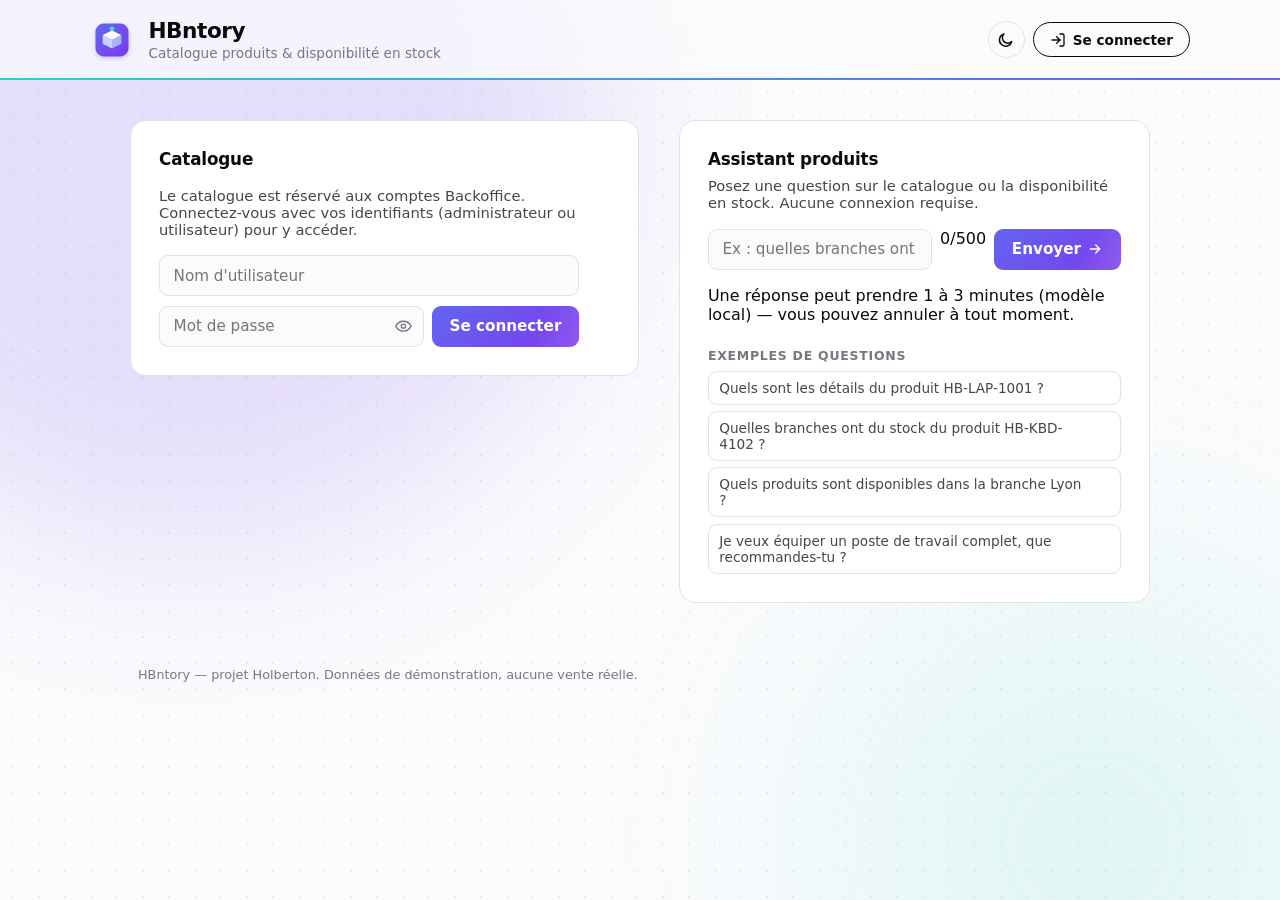
==== commit 148ba653: "feat: implement chat interface for user questions with response handling" ====
--- a/client_web/index.html
+++ b/client_web/index.html
@@ -113,6 +113,8 @@
         Aucune connexion requise.
       </p>
 
+      <div id="chat-thread" class="chat-thread" aria-live="polite"></div>
+
       <form id="ask-form">
         <label for="question">Votre question</label>
         <div class="input-row">
@@ -122,8 +124,10 @@
             name="question"
             placeholder="Ex : quelles branches ont du stock du produit HB-LAP-1001 ?"
             autocomplete="off"
+            maxlength="500"
             required
           >
+          <span id="question-count" class="char-count">0/500</span>
           <button type="submit" id="submit-btn">
             <span>Envoyer</span>
             <svg viewBox="0 0 24 24" fill="none" stroke="currentColor" stroke-width="2" stroke-linecap="round" stroke-linejoin="round" aria-hidden="true">
@@ -132,14 +136,8 @@
             </svg>
           </button>
         </div>
+        <p class="hint">Une réponse peut prendre 1 à 3 minutes (modèle local) — vous pouvez annuler à tout moment.</p>
       </form>
-
-      <div id="loading" class="hidden" aria-live="polite">
-        <span class="status-dots" aria-hidden="true"><i></i><i></i><i></i></span>
-        Recherche en cours…
-      </div>
-      <div id="error" class="hidden" role="alert"></div>
-      <div id="answer" class="hidden" aria-live="polite"></div>
 
       <div class="examples">
         <h3>Exemples de questions</h3>
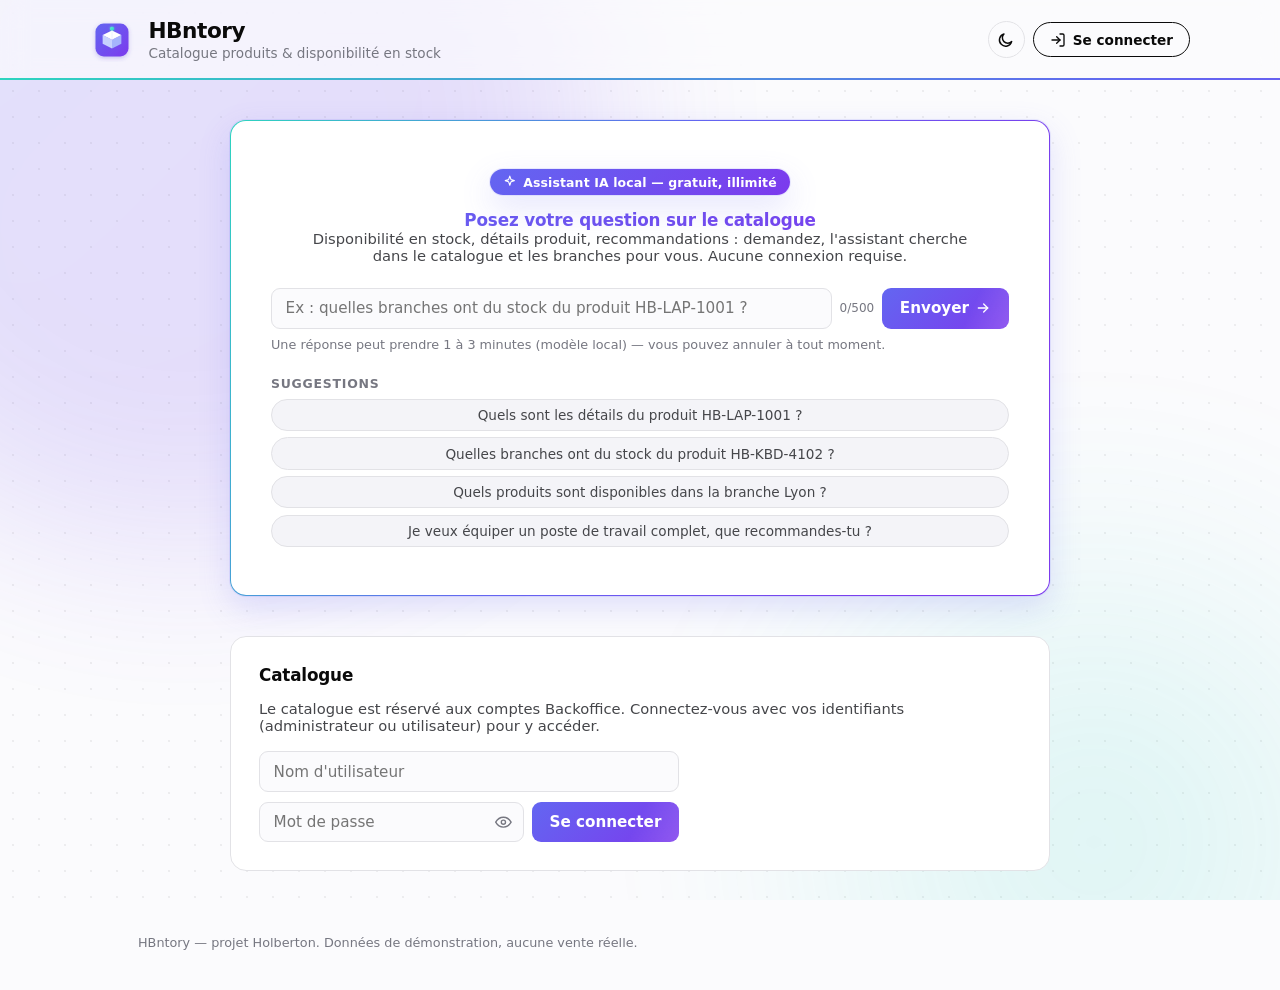
==== commit 55a2429b: "feat: enhance stock management interface with assistant feature and improved UI elements" ====
--- a/client_web/index.html
+++ b/client_web/index.html
@@ -43,13 +43,82 @@
   </header>
 
   <main>
+    <section class="panel hero-assistant" aria-labelledby="assistant-heading">
+      <div class="hero-head">
+        <span class="ai-badge">
+          <svg viewBox="0 0 24 24" fill="none" stroke="currentColor" stroke-width="2" stroke-linecap="round" stroke-linejoin="round" aria-hidden="true">
+            <path d="M12 2l2.2 6.2L20 10l-5.8 1.8L12 18l-2.2-6.2L4 10l5.8-1.8L12 2Z"/>
+          </svg>
+          Assistant IA local — gratuit, illimité
+        </span>
+        <h2 id="assistant-heading">Posez votre question sur le catalogue</h2>
+        <p class="assistant-intro">
+          Disponibilité en stock, détails produit, recommandations : demandez,
+          l'assistant cherche dans le catalogue et les branches pour vous.
+          Aucune connexion requise.
+        </p>
+      </div>
+
+      <div id="chat-thread" class="chat-thread" aria-live="polite"></div>
+
+      <form id="ask-form">
+        <label for="question">Votre question</label>
+        <div class="input-row">
+          <input
+            type="text"
+            id="question"
+            name="question"
+            placeholder="Ex : quelles branches ont du stock du produit HB-LAP-1001 ?"
+            autocomplete="off"
+            maxlength="500"
+            required
+          >
+          <span id="question-count" class="char-count">0/500</span>
+          <button type="submit" id="submit-btn">
+            <span>Envoyer</span>
+            <svg viewBox="0 0 24 24" fill="none" stroke="currentColor" stroke-width="2" stroke-linecap="round" stroke-linejoin="round" aria-hidden="true">
+              <path d="M5 12h14"/>
+              <path d="M13 6l6 6-6 6"/>
+            </svg>
+          </button>
+        </div>
+        <p class="hint">Une réponse peut prendre 1 à 3 minutes (modèle local) — vous pouvez annuler à tout moment.</p>
+      </form>
+
+      <div class="examples" id="examples-block">
+        <h3>Suggestions</h3>
+        <ul id="example-list" class="example-chips">
+          <li>Quels sont les détails du produit HB-LAP-1001 ?</li>
+          <li>Quelles branches ont du stock du produit HB-KBD-4102 ?</li>
+          <li>Quels produits sont disponibles dans la branche Lyon ?</li>
+          <li>Je veux équiper un poste de travail complet, que recommandes-tu ?</li>
+        </ul>
+      </div>
+    </section>
+
     <section class="panel catalog" aria-labelledby="catalog-heading">
       <div class="panel-head">
         <h2 id="catalog-heading">Catalogue</h2>
-        <div id="branch-filter" class="branch-filter hidden" role="group" aria-label="Filtrer par branche">
+        <p id="catalog-count" class="catalog-count hidden"></p>
+      </div>
+
+      <div id="catalog-controls" class="catalog-controls hidden">
+        <div class="search-row">
+          <svg class="search-icon" viewBox="0 0 24 24" fill="none" stroke="currentColor" stroke-width="2" stroke-linecap="round" stroke-linejoin="round" aria-hidden="true">
+            <circle cx="11" cy="11" r="7"/>
+            <path d="m21 21-4.35-4.35"/>
+          </svg>
+          <input type="search" id="catalog-search" placeholder="Rechercher un produit (nom ou référence)…" autocomplete="off">
+        </div>
+        <div id="branch-filter" class="branch-filter" role="group" aria-label="Filtrer par branche">
           <button type="button" class="filter-btn active" data-branch="all" aria-pressed="true">
             Toutes les branches
           </button>
+        </div>
+        <div class="stock-legend" aria-hidden="true">
+          <span><i class="legend-dot" data-level="high"></i>En stock</span>
+          <span><i class="legend-dot" data-level="medium"></i>Stock limité</span>
+          <span><i class="legend-dot" data-level="low"></i>Stock faible</span>
         </div>
       </div>
 
@@ -105,50 +174,6 @@
       </p>
       <div id="catalog-grid" class="catalog-grid hidden"></div>
     </section>
-
-    <section class="panel assistant" aria-labelledby="assistant-heading">
-      <h2 id="assistant-heading">Assistant produits</h2>
-      <p class="assistant-intro">
-        Posez une question sur le catalogue ou la disponibilité en stock.
-        Aucune connexion requise.
-      </p>
-
-      <div id="chat-thread" class="chat-thread" aria-live="polite"></div>
-
-      <form id="ask-form">
-        <label for="question">Votre question</label>
-        <div class="input-row">
-          <input
-            type="text"
-            id="question"
-            name="question"
-            placeholder="Ex : quelles branches ont du stock du produit HB-LAP-1001 ?"
-            autocomplete="off"
-            maxlength="500"
-            required
-          >
-          <span id="question-count" class="char-count">0/500</span>
-          <button type="submit" id="submit-btn">
-            <span>Envoyer</span>
-            <svg viewBox="0 0 24 24" fill="none" stroke="currentColor" stroke-width="2" stroke-linecap="round" stroke-linejoin="round" aria-hidden="true">
-              <path d="M5 12h14"/>
-              <path d="M13 6l6 6-6 6"/>
-            </svg>
-          </button>
-        </div>
-        <p class="hint">Une réponse peut prendre 1 à 3 minutes (modèle local) — vous pouvez annuler à tout moment.</p>
-      </form>
-
-      <div class="examples">
-        <h3>Exemples de questions</h3>
-        <ul id="example-list">
-          <li>Quels sont les détails du produit HB-LAP-1001 ?</li>
-          <li>Quelles branches ont du stock du produit HB-KBD-4102 ?</li>
-          <li>Quels produits sont disponibles dans la branche Lyon ?</li>
-          <li>Je veux équiper un poste de travail complet, que recommandes-tu ?</li>
-        </ul>
-      </div>
-    </section>
   </main>
 
   <footer class="site-footer">
--- a/client_web/style.css
+++ b/client_web/style.css
@@ -309,18 +309,11 @@
    ------------------------------------------------------------------- */
 
 main {
-  max-width: 1100px;
+  max-width: 900px;
   margin: 0 auto;
   padding: clamp(1.25rem, 4vw, 2.5rem);
   display: grid;
   gap: clamp(1.5rem, 4vw, 2.5rem);
-}
-
-@media (min-width: 960px) {
-  main {
-    grid-template-columns: 1.6fr 1fr;
-    align-items: start;
-  }
 }
 
 .panel {
@@ -331,7 +324,58 @@
   animation: rise-in var(--slow) both;
 }
 
-.assistant { animation-delay: 90ms; }
+.catalog { animation-delay: 90ms; }
+
+/* ---------------------------------------------------------------------
+   Assistant hero — the flagship feature gets the top of the page, a
+   gradient frame and a badge, rather than sharing a row with the catalog.
+   ------------------------------------------------------------------- */
+
+.hero-assistant {
+  position: relative;
+  padding: clamp(1.75rem, 5vw, 3rem) clamp(1.5rem, 5vw, 2.5rem);
+  border: 1.5px solid transparent;
+  background:
+    linear-gradient(var(--surface), var(--surface)) padding-box,
+    var(--brand-gradient-wide) border-box;
+  box-shadow: var(--shadow-glow);
+}
+
+.hero-head {
+  text-align: center;
+  max-width: 42rem;
+  margin: 0 auto 1.5rem;
+}
+
+.ai-badge {
+  display: inline-flex;
+  align-items: center;
+  gap: 0.4rem;
+  font-size: 0.78rem;
+  font-weight: 700;
+  letter-spacing: 0.01em;
+  padding: 0.35rem 0.85rem;
+  border-radius: 999px;
+  background: var(--brand-gradient);
+  color: #fff;
+  margin-bottom: 0.9rem;
+  box-shadow: var(--shadow-glow);
+  animation: float 5s ease-in-out infinite;
+}
+.ai-badge svg { width: 0.85rem; height: 0.85rem; }
+
+.hero-head h2 {
+  margin: 0 0 0.5rem;
+  font-size: clamp(1.4rem, 3vw, 1.9rem);
+  font-weight: 800;
+  letter-spacing: -0.02em;
+  background: var(--brand-gradient);
+  -webkit-background-clip: text;
+  background-clip: text;
+  color: transparent;
+}
+
+.hero-assistant .assistant-intro { margin: 0; }
 
 .panel h2 {
   margin: 0;
@@ -350,8 +394,63 @@
   align-items: center;
   justify-content: space-between;
   gap: 0.75rem;
+  margin-bottom: 0.9rem;
+}
+
+.catalog-count {
+  margin: 0;
+  font-size: 0.82rem;
+  color: var(--muted);
+  font-variant-numeric: tabular-nums;
+}
+
+.catalog-controls {
+  display: flex;
+  flex-direction: column;
+  gap: 0.75rem;
   margin-bottom: 1.1rem;
 }
+
+.search-row {
+  position: relative;
+  display: flex;
+  align-items: center;
+}
+
+.search-icon {
+  position: absolute;
+  left: 0.75rem;
+  width: 1rem;
+  height: 1rem;
+  color: var(--muted);
+  pointer-events: none;
+}
+
+#catalog-search {
+  width: 100%;
+  padding-left: 2.35rem;
+}
+
+/* Stock color legend — the same three colors that mark .stock-badge and
+   .quantity-cell everywhere, spelled out once so nobody has to guess what
+   the dot means. */
+.stock-legend {
+  display: flex;
+  flex-wrap: wrap;
+  gap: 0.4rem 1rem;
+  font-size: 0.78rem;
+  color: var(--muted);
+}
+.stock-legend span { display: inline-flex; align-items: center; gap: 0.35rem; }
+.legend-dot {
+  width: 0.5rem;
+  height: 0.5rem;
+  border-radius: 50%;
+  background: currentColor;
+}
+.legend-dot[data-level="high"] { color: var(--brand-teal); }
+.legend-dot[data-level="medium"] { color: var(--brand-1); }
+.legend-dot[data-level="low"] { color: var(--danger); }
 
 .branch-filter {
   display: flex;
@@ -636,7 +735,105 @@
   gap: 0.5rem;
 }
 
+.char-count {
+  align-self: center;
+  font-size: 0.75rem;
+  color: var(--muted);
+  white-space: nowrap;
+  font-variant-numeric: tabular-nums;
+}
+.char-count.warn { color: var(--danger); font-weight: 600; }
+
+.hint { color: var(--muted); font-size: 0.8rem; margin: 0.5rem 0 0; }
+
 label { display: none; }
+
+/* ---------------------------------------------------------------------
+   Chat thread (assistant conversation — see app.js runTurn()/renderTurn())
+   ------------------------------------------------------------------- */
+
+.chat-thread {
+  display: flex;
+  flex-direction: column;
+  gap: 1.1rem;
+  margin-bottom: 1.1rem;
+}
+.chat-thread:empty { display: none; margin: 0; }
+
+.chat-msg {
+  display: flex;
+  align-items: flex-end;
+  gap: 0.55rem;
+  animation: rise-in var(--med) both;
+}
+
+.chat-msg.user { justify-content: flex-end; }
+
+.chat-msg.assistant { flex-wrap: wrap; justify-content: flex-start; }
+
+.chat-avatar {
+  flex: none;
+  width: 1.75rem;
+  height: 1.75rem;
+  border-radius: 50%;
+  background: var(--brand-gradient);
+}
+
+.chat-bubble {
+  max-width: min(32rem, 78%);
+  padding: 0.7rem 0.95rem;
+  border-radius: var(--radius);
+  background: var(--surface-sunken);
+  border: 1px solid var(--border);
+  font-size: 0.92rem;
+  line-height: 1.55;
+  white-space: pre-wrap;
+}
+
+.chat-msg.user .chat-bubble {
+  background: var(--brand-gradient);
+  color: #fff;
+  border-color: transparent;
+  border-bottom-right-radius: 4px;
+  box-shadow: var(--shadow-glow);
+}
+
+.chat-msg.assistant .chat-bubble { border-bottom-left-radius: 4px; }
+
+.chat-pending { display: flex; align-items: center; gap: 0.55rem; color: var(--muted); }
+.chat-pending-text { font-variant-numeric: tabular-nums; }
+
+.chat-error { color: var(--danger); background: var(--danger-bg); border-color: var(--danger); }
+
+.chat-meta {
+  display: flex;
+  align-items: center;
+  gap: 0.6rem;
+  flex-basis: 100%;
+  margin-left: calc(1.75rem + 0.55rem);
+  margin-top: 0.3rem;
+  font-size: 0.76rem;
+  color: var(--muted);
+}
+
+.chat-elapsed { font-variant-numeric: tabular-nums; }
+
+.chat-action-btn {
+  font: inherit;
+  font-size: 0.76rem;
+  font-weight: 600;
+  padding: 0.2rem 0.65rem;
+  border-radius: 999px;
+  border: 1px solid var(--border-strong);
+  background: transparent;
+  color: var(--ink);
+  cursor: pointer;
+  transition: background-color var(--fast), color var(--fast), border-color var(--fast), transform var(--fast);
+}
+.chat-action-btn:hover { background: var(--surface-sunken); }
+.chat-action-btn:active { transform: scale(0.95); }
+.chat-cancel-btn:hover { border-color: var(--danger); color: var(--danger); }
+.chat-retry-btn:hover, .chat-copy-btn:hover { border-color: var(--brand-1); color: var(--brand-1); }
 
 input {
   flex: 1;
@@ -692,40 +889,6 @@
 button[type="submit"]:active:not(:disabled) { transform: scale(0.97); }
 button[type="submit"]:disabled { opacity: 0.5; cursor: default; }
 
-#loading {
-  display: flex;
-  align-items: center;
-  gap: 0.5rem;
-  color: var(--muted);
-  font-size: 0.9rem;
-  margin: 0.75rem 0;
-}
-
-#error {
-  color: var(--danger);
-  background: var(--danger-bg);
-  border: 1px solid var(--danger);
-  border-left: 3px solid var(--danger);
-  border-radius: var(--radius-sm);
-  padding: 0.75rem 0.9rem;
-  margin: 0.75rem 0;
-  font-size: 0.9rem;
-  animation: toast-in var(--spring) both;
-}
-
-#answer {
-  white-space: pre-wrap;
-  border: 1px solid var(--border);
-  border-left: 3px solid var(--brand-1);
-  border-radius: var(--radius-sm);
-  padding: 1rem;
-  margin: 0.75rem 0;
-  background: var(--surface-sunken);
-  font-size: 0.95rem;
-  line-height: 1.55;
-  animation: rise-in var(--slow) both;
-}
-
 .examples { margin-top: 1.5rem; }
 .examples h3 {
   font-size: 0.78rem;
@@ -779,6 +942,27 @@
   transform: translateX(0);
 }
 
+/* Chip variant (client_web's hero assistant) — same list, laid out as
+   wrapping pill suggestions instead of a stacked, full-width list. */
+.example-chips {
+  display: flex;
+  flex-wrap: wrap;
+  gap: 0.5rem;
+}
+.example-chips li {
+  justify-content: center;
+  border-radius: 999px;
+  padding: 0.45rem 0.95rem;
+  background: var(--surface-sunken);
+}
+.example-chips li::after { display: none; }
+.example-chips li:hover {
+  background: var(--brand-gradient);
+  color: #fff;
+  border-color: transparent;
+  transform: translateY(-2px);
+}
+
 /* ---------------------------------------------------------------------
    Footer
    ------------------------------------------------------------------- */
